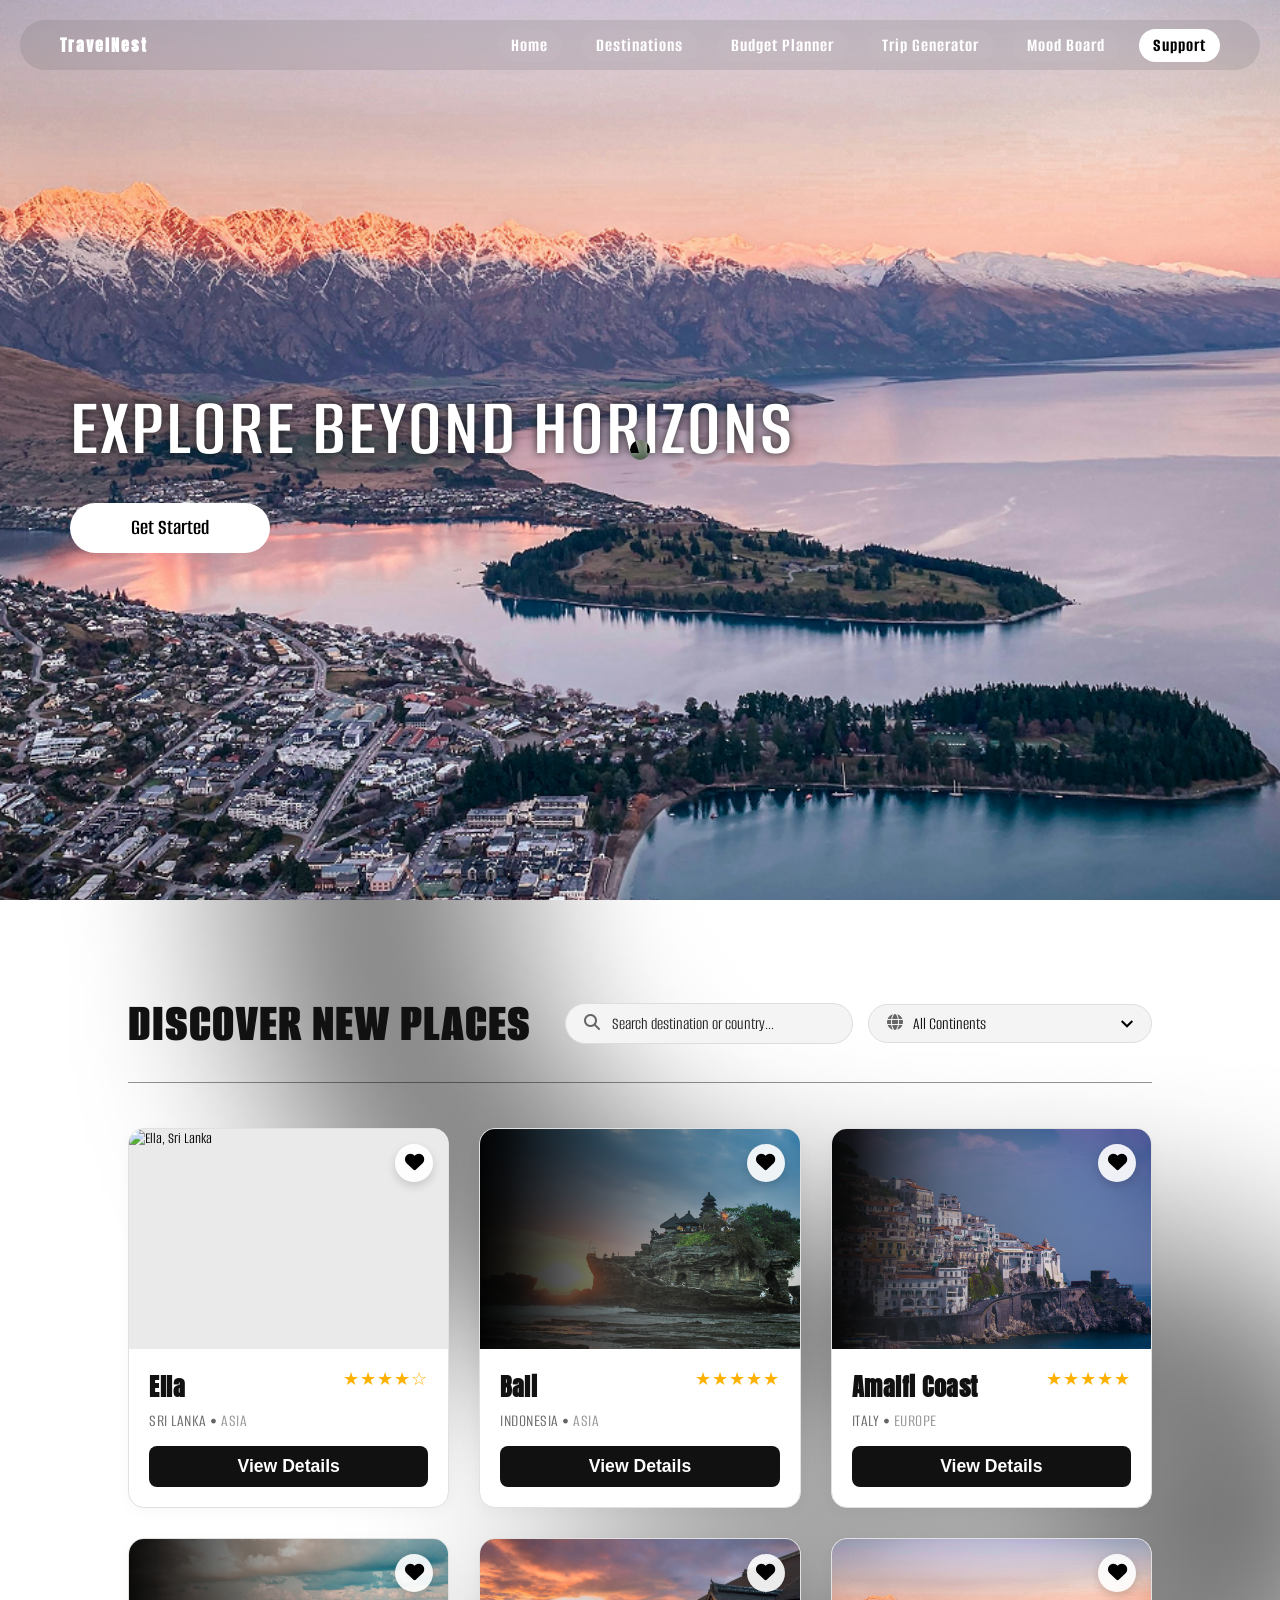
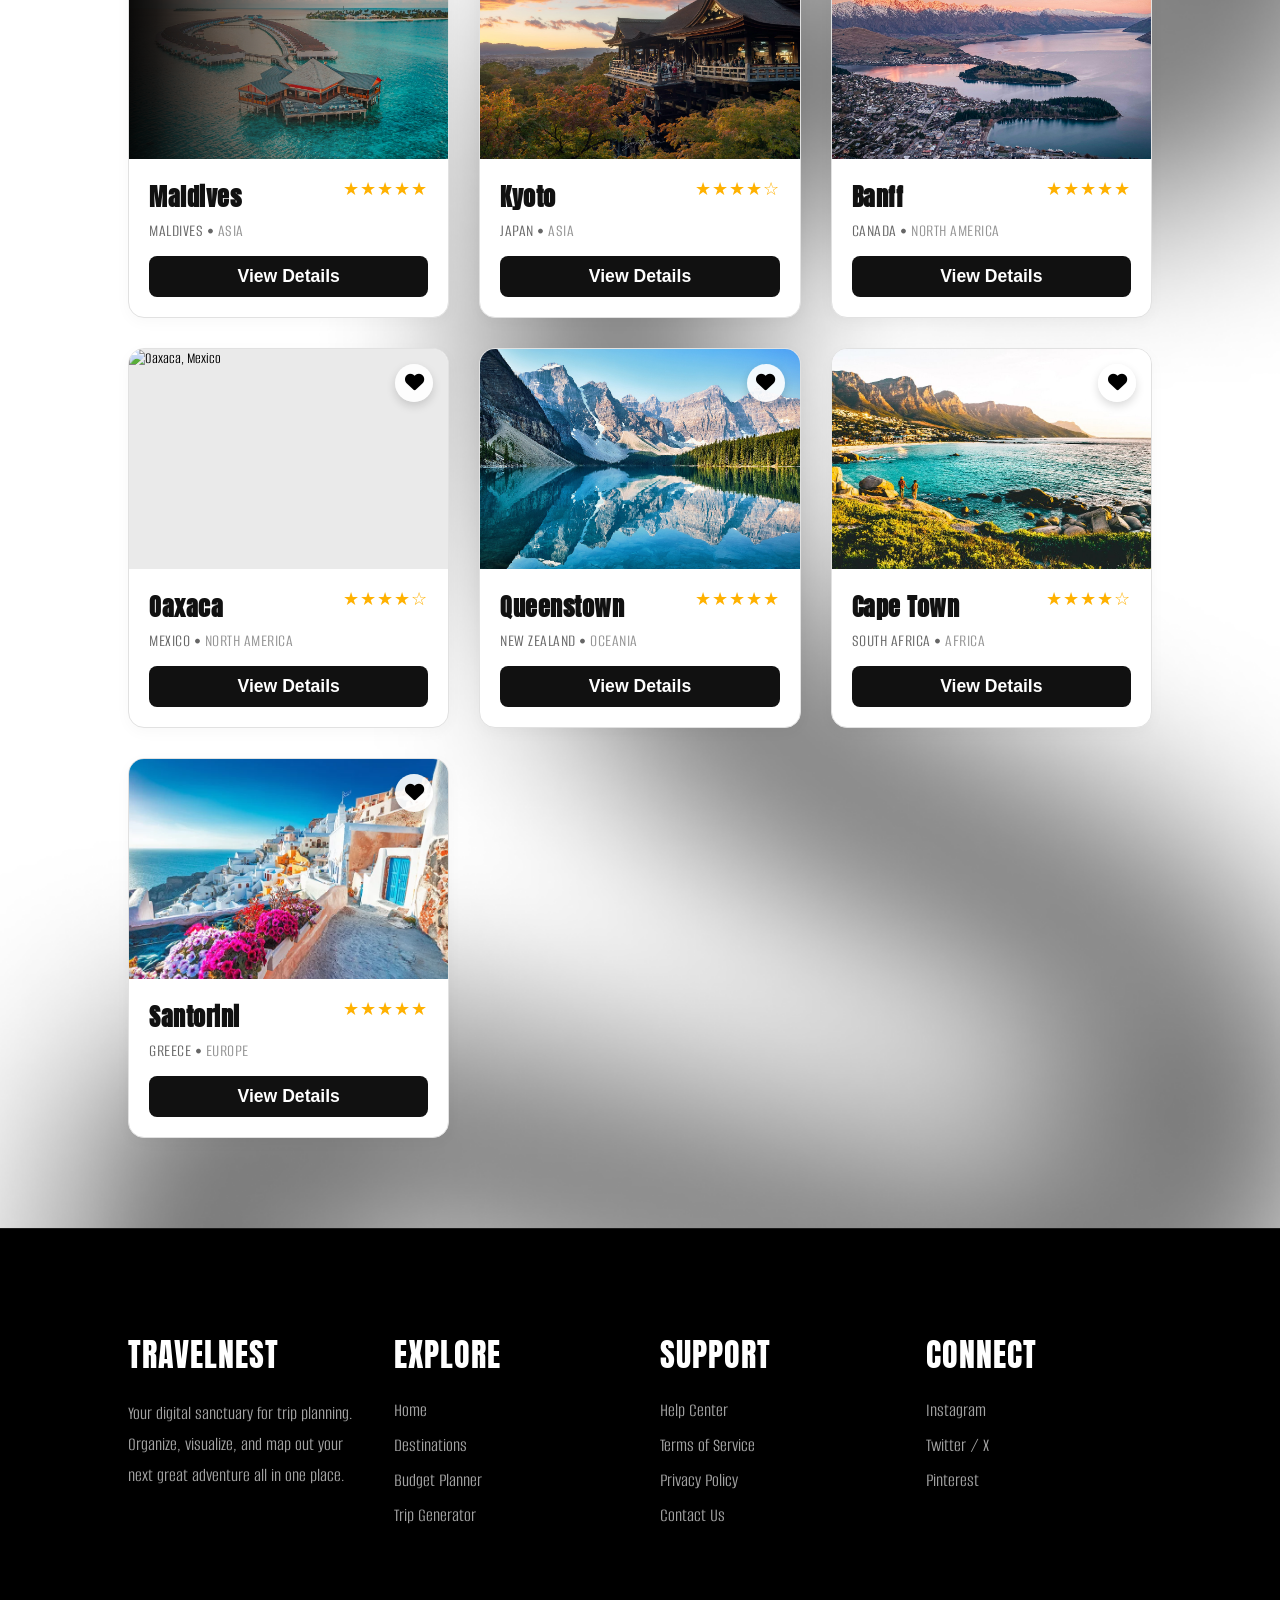
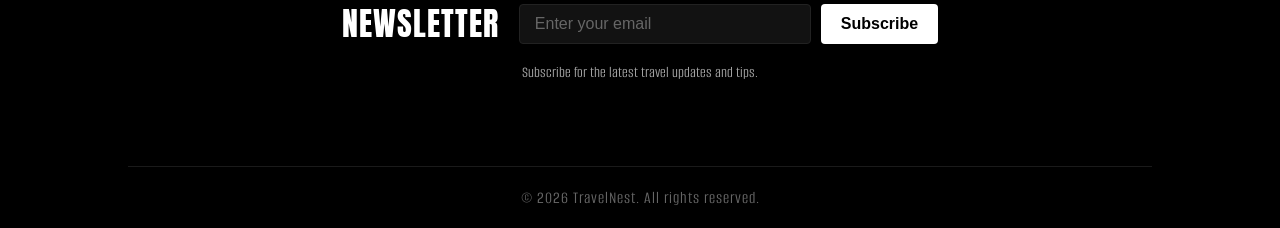
==== pages/explorer.html @ b42769b3 "commit-v2" ====
<!DOCTYPE html>
<html lang="en">

<head>
    <meta charset="UTF-8">
    <meta name="viewport" content="width=device-width, initial-scale=1.0">
    <title>TravelNest | Explore</title>

    <link rel="stylesheet" href="/css/template.css">
    <link rel="stylesheet" href="/css/loading.css">
    <link rel="stylesheet" href="/css/explorer.css">


    <!-- icons  -->
    <link rel="stylesheet" href="https://www.w3schools.com/w3css/5/w3.css">
    <link rel="stylesheet" href="https://cdnjs.cloudflare.com/ajax/libs/font-awesome/4.7.0/css/font-awesome.min.css">
    <link rel="stylesheet" href="https://cdnjs.cloudflare.com/ajax/libs/font-awesome/6.4.0/css/all.min.css"
        integrity="sha512-iecdLmaskl7CVkqkXNQ/ZH/XLlvWZOJyj7Yy7tcenmpD1ypASozpmT/E0iPtmFIB46ZmdtAc9eNBvH0H/ZpiBw=="
        crossorigin="anonymous" referrerpolicy="no-referrer" />

    <!-- fonts  -->
    <link rel="preconnect" href="https://fonts.googleapis.com">
    <link rel="preconnect" href="https://fonts.gstatic.com" crossorigin>
    <link href="https://fonts.googleapis.com/css2?family=Alumni+Sans:wght@300;400;700&family=Anton&display=swap"
        rel="stylesheet">

</head>

<body>

    <div id="custom-cursor"></div>

    <div class="hero-container">
        <div class="nav-bar-container">
            <h1 class="logo-nav">TravelNest</h1>
            <!-- Added mobile menu toggle button (White Circle) -->
            <div class="menu-toggle" id="mobile-menu-toggle">
                <span></span>
                <span></span>
                <span></span>
            </div>

            <nav class="navbar" id="navbar">
                <ul>
                    <li><a href="index.html">Home</a></li>
                    <li><a href="explorer.html">Destinations</a></li>
                    <li> <a href="planner.html">Budget Planner</a></li>
                    <li><a href="generator.html">Trip Generator</a></li>
                    <li><a href="mood.html">Mood Board</a></li>
                    <li class="active-mobile"><a href="support.html">Support</a></li>
                </ul>
            </nav>
        </div>

        <div class="hero-banner">
            <div class="overlay"></div>
            <div class="slide active"><img src="../assets/images/destinations/Canada/banff.png" alt="Hero 1"></div>
            <div class="slide"><img src="../assets/images/destinations/NZ/queenstown.png" alt="Hero 2"></div>
            <div class="slide"><img src="../assets/images/destinations/Japan/kyoto.png" alt="Hero 3"></div>

            <div class="text-container-hero">
                <h2 class="hero-title">EXPLORE BEYOND HORIZONS</h2>

               <a href="#section-2" class="hero-btn">Get Started</a>


            </div>
        </div>
    </div>


    <div class="page-wrapper">

        <section class="explorer-section" id="section-2">
            <div class="explorer-header">
                <h2 class="section-main-title">Discover new places</h2>

                <div class="explorer-filter-dashboard">
                    <div class="filter-input-wrapper search-field-box">
                        <span class="filter-icon"><i class="fa fa-search"></i></span>
                        <input type="text" id="dest-search-input" placeholder="Search destination or country...">
                    </div>
                    <div class="filter-input-wrapper select-field-box">
                        <span class="filter-icon"><i class="fa fa-globe"></i></span>
                        <select id="dest-continent-filter">
                            <option value="all">All Continents</option>
                            <option value="Asia">Asia</option>
                            <option value="Europe">Europe</option>
                            <option value="North America">North America</option>
                            <option value="Oceania">Oceania</option>
                            <option value="Africa">Africa</option>
                        </select>
                    </div>
                </div>
            </div>

            <div class="wishlist-status-bar" id="wishlist-banner" style="display: none;">
                <p><i class="fa fa-heart" style="padding: 15px;"></i> You have <span id="wishlist-count">0</span>
                    destinations saved to your wishlist.</p>
            </div>

            <div class="destinations-grid-matrix" id="destinations-display-grid">
                <div class="explorer-loading-spinner">Loading dynamic destinations layout...</div>
            </div>
        </section>

        <div class="destination-modal-overlay" id="destination-detail-modal" aria-hidden="true">
            <div class="modal-card-window">
                <button class="modal-close-trigger" id="close-modal-btn"
                    aria-label="Close details window">&times;</button>

                <div class="modal-hero-banner" id="modal-hero-bg">
                    <div class="modal-hero-caption">
                        <h1 id="modal-dest-title">Destination Name</h1>
                        <p id="modal-dest-location">Country, Continent</p>
                    </div>
                </div>

                <div class="modal-body-content">
                    <div class="modal-meta-row">
                        <div class="modal-rating-stars" id="modal-dest-stars">★★★★★</div>
                        <button class="modal-wishlist-action-btn" id="modal-wishlist-toggle-btn">
                            <span class="heart-icon">🤍</span> Add to Wishlist
                        </button>
                    </div>

                    <div class="modal-info-segment">
                        <h2>About The Destination</h2>
                        <p id="modal-dest-description">Comprehensive destination overview description paragraph details
                            go here dynamically.</p>
                    </div>

                    <div class="modal-info-segment">
                        <h2>Popular Attractions</h2>
                        <ul class="modal-attractions-list" id="modal-dest-attractions">
                        </ul>
                    </div>

                    <div class="modal-info-segment">
                        <h2>Estimated Travel Costs Comparison</h2>
                        <div class="table-responsive-container">
                            <table class="modal-cost-comparison-table">
                                <thead>
                                    <tr>
                                        <th>Expense Category</th>
                                        <th>Estimated Cost Range</th>
                                    </tr>
                                </thead>
                                <tbody>
                                    <tr>
                                        <td><strong> Accommodation</strong></td>
                                        <td id="cost-cell-accommodation">-</td>
                                    </tr>
                                    <tr>
                                        <td><strong> Food & Dining</strong></td>
                                        <td id="cost-cell-food">-</td>
                                    </tr>
                                    <tr>
                                        <td><strong> Local Transport</strong></td>
                                        <td id="cost-cell-transport">-</td>
                                    </tr>
                                </tbody>
                            </table>
                        </div>
                    </div>
                </div>

                <div class="modal-footer-actions">
                    <button class="modal-primary-action-btn">Book Now</button>
                </div>
            </div>
        </div>

    </div>

    <div class="menu-overlay" id="menu-overlay"></div>

    <footer class="footer">
        <div class="footer-content">
            <div class="footer-col branding">
                <h1>TravelNest</h1>
                <p>Your digital sanctuary for trip planning. Organize, visualize, and map out your next great
                    adventure all in one place.</p>
            </div>

            <div class="footer-col links">
                <h1>Explore</h1>
                <ul>
                    <li>Home</li>
                    <li>Destinations</li>
                    <li>Budget Planner</li>
                    <li>Trip Generator</li>
                </ul>
            </div>

            <div class="footer-col legal">
                <h1>Support</h1>
                <ul>
                    <li>Help Center</li>
                    <li>Terms of Service</li>
                    <li>Privacy Policy</li>
                    <li>Contact Us</li>
                </ul>
            </div>

            <div class="footer-col social">
                <h1>Connect</h1>
                <ul>
                    <li>Instagram</li>
                    <li>Twitter / X</li>
                    <li>Pinterest</li>
                </ul>
            </div>
        </div>

        <div class="footer-newsletter-row">
            <div class="newsletter-inline-container">
                <h1>Newsletter</h1>
                <form id="newsletter-form" class="newsletter-form">
                    <input type="email" id="newsletter-email" placeholder="Enter your email" required>
                    <button type="submit">Subscribe</button>
                </form>
            </div>
            <p class="newsletter-desc">Subscribe for the latest travel updates and tips.</p>
            <p id="newsletter-message" class="newsletter-message"></p>
        </div>

        <div class="footer-bottom">
            &copy; 2026 TravelNest. All rights reserved.
        </div>
    </footer>

    <!-- loading screen  -->
    <div id="loader">
        <div class="panel left"></div>
        <div class="panel right"></div>

        <h1 class="logo">TravelNest</h1>
    </div>



    <script src="/js/loading.js"></script>


    <script src="/js/template.js"></script>

    <!-- animations  -->

    <script src="/js/cursor_animation.js"></script>
    <script src="../js/explorer.js"></script>

</body>

</html>
---- css/template.css ----
:root {
    --title-font: "Anton", sans-serif;
    --main-font: "Alumni Sans", sans-serif;
}

html {
    scroll-behavior: smooth;
}

body {
    width: 100%;
    overflow-x: hidden;
    margin: 0;
    padding: 0;
    cursor: none;
}

/* Base cursor suppression overrides */
a, button, img, select, input {
    cursor: none;
}

/* Prevent layout scrolling when mobile navigation drawers are active */
body.no-scroll {
    overflow: hidden;
}

/* ============================================================================
   CUSTOM MOUSE CURSOR ANIMATIONS
============================================================================ */
#custom-cursor {
    width: 20px;
    height: 20px;
    background-color: white;
    border-radius: 50%;
    position: fixed;
    top: 0;
    left: 0;
    transform: translate(-50%, -50%);
    pointer-events: none;
    z-index: 9999;
    mix-blend-mode: difference;
    transition: width 0.3s ease, height 0.3s ease;
}

#custom-cursor.is-hovering-text {
    width: 150px;
    height: 150px;
}

#custom-cursor.is-hovering-image {
    width: 20px;
    height: 20px;
    mix-blend-mode: normal;
    background-color: rgba(255, 255, 255, 0.8);
}

/* ============================================================================
   HERO CORE CONTAINER & GRAPHICS (PRESERVED)
============================================================================ */
.hero-container {
    position: fixed;
    top: 0;
    left: 50%;
    transform: translateX(-50%);
    overflow: hidden;
    z-index: 100;
    width: 100vw;
    height: 100vh;
    border-radius: 0px;
    background-color: rgb(0, 0, 0);
    transition: background-color 0.1s ease;
}

.hero-banner {
    position: absolute;
    top: 0;
    left: 0;
    width: 100%;
    height: 100%;
    background-size: cover;
    background-position: center;
    display: flex;
    align-items: flex-start;
    justify-content: center;
    flex-direction: column;
    z-index: 1;
    font-family: var(--main-font);
}

.hero-banner .overlay {
    position: absolute;
    inset: 0;
    background: black;
    opacity: 0;
    z-index: 2;
    transition: opacity 1.2s ease;
}

.slide {
    position: absolute;
    inset: 0;
    opacity: 0;
    transform: scale(1.1);
    filter: blur(6px) brightness(0.7);
    transition: opacity 1.2s ease, transform 6s ease, filter 1.2s ease;
}

.slide img {
    width: 100%;
    height: 100%;
    object-fit: cover;
}

.slide.active {
    opacity: 1;
    transform: scale(1.2);
    filter: blur(0px) brightness(1);
}

/* ============================================================================
   HERO NAVIGATION BAR MATRICES (DESKTOP FLOATING PILL PRESERVED)
============================================================================ */
.nav-bar-container {
    position: absolute;
    top: 20px;
    left: 20px;
    right: 20px;
    height: 50px;
    border-radius: 600px;
    display: flex;
    align-items: center;
    justify-content: space-between;
    padding: 0 40px;
    box-sizing: border-box;
    z-index: 100;
    font-family: var(--main-font);
    font-style: normal;
    letter-spacing: 1px;
    color: white;
    background: rgba(87, 87, 87, 0.15);
    backdrop-filter: blur(10px);
}

.logo-nav {
    font-size: 1rem;
    margin: 0;
    font-family: var(--title-font);
    letter-spacing: 2px;
}

.navbar ul {
    display: flex;
    list-style: none;
    gap: 20px;
    margin: 0;
    padding: 0;
}

.navbar ul li {
    cursor: pointer;
    font-weight: bold;
    font-size: 1.2rem;
    background-color: rgba(255, 255, 255, 0.041);
    padding: 5px 14px;
    border-radius: 999px;
    transition: all 0.4s ease-in-out;
}

.navbar ul li.active {
    background-color: rgba(255, 255, 255, 0.25);
}

.navbar ul li:last-child {
    background-color: white;
    color: black;
}

.navbar ul li:hover {
    transform: scale(1.05);
    background-color: rgb(255, 255, 255);
    color: black;
}

.navbar ul li:last-child:hover {
    background-color: black;
    color: white;
    transform: scale(1.05);
}

.navbar ul li a {
    text-decoration: none;
    color: inherit; /* This ensures they keep the color you've already defined */
    transition: color 0.3s ease; /* Keeps your hover effects smooth */
}


/* ============================================================================
   HERO TITLE CONSOLE LAYOUT
============================================================================ */
.text-container-hero {
    width: 70%;
    height: 100%;
    display: flex;
    align-items: flex-start;
    justify-content: center;
    flex-direction: column;
    margin-left: 70px;
    padding-top: 30px;
    gap: 25px;
    position: relative;
    z-index: 99;
}

.hero-title {
    font-family: var(--main-font);
    font-weight: 600;
    font-size: 5.2rem;
    color: white;
    letter-spacing: 2px;
    text-shadow: #1E1E1E 0px 0px 10px;
    margin: 0;
}

/* ============================================================================
   FLUID WRAPPER & REVEAL STRUCTURAL DESIGNS
============================================================================ */
.page-wrapper {
    position: relative;
    z-index: 5;
    margin-top: 100vh;
    background-color: #ffffff;
    padding: 90px 10%;
    box-sizing: border-box;
    transition: background-color 1.4s ease-in-out;
}

.section-main-title {
    font-family: var(--title-font);
    font-size: 3.5rem;
    text-transform: uppercase;
    letter-spacing: 1px;
    margin-top: 0;
    margin-bottom: 40px;
    color: #111111;
}

/* ============================================================================
   FOOTER DESIGN BLOCKS (PRESERVED)
============================================================================ */
.footer {
    background-color: #000000;
    color: white;
    padding: 80px 10% 20px 10%;
    font-family: var(--main-font);
    display: flex;
    flex-direction: column;
    border-top: 1px solid #1a1a1a;
    position: relative;
    z-index: 10;

}

.footer-content {
    display: flex;
    justify-content: space-between;
    flex-wrap: wrap;
    gap: 40px;
    margin-bottom: 60px;
}

.footer-col {
    flex: 1;
    min-width: 200px;
}

.footer-col h1 {
    font-family: var(--title-font);
    font-size: 2rem;
    font-weight: 500;
    margin-bottom: 20px;
    letter-spacing: 1px;
    text-transform: uppercase;
}

.footer-col p {
    font-size: 1.2rem;
    color: #a3a3a3;
    line-height: 1.6;
    max-width: 300px;
}

.footer-col ul {
    list-style: none;
    padding: 0;
    margin: 0;
}

.footer-col ul li {
    font-size: 1.2rem;
    color: #a3a3a3;
    margin-bottom: 12px;
    cursor: pointer;
    transition: color 0.3s ease, transform 0.3s ease;
}

.footer-col ul li:hover {
    color: white;
    transform: translateX(5px);
}

.footer-bottom {
    text-align: center;
    padding-top: 20px;
    border-top: 1px solid #1a1a1a;
    font-size: 1.1rem;
    color: #666;
    letter-spacing: 1px;
}

.footer-newsletter-row {
    display: flex;
    flex-direction: column;
    align-items: center;
    margin-bottom: 40px;
}

.newsletter-inline-container {
    display: flex;
    flex-direction: row;
    align-items: center;
    justify-content: center;
    gap: 20px;
    margin-bottom: 10px;
    flex-wrap: wrap;
}

.newsletter-inline-container h1 {
    font-family: var(--title-font), sans-serif;
    font-size: 2rem;
    font-weight: 500;
    margin: 0;
    letter-spacing: 1px;
    text-transform: uppercase;
}

.newsletter-form {
    display: flex;
    flex-direction: row;
    gap: 10px;
}

.newsletter-form input {
    padding: 10px 15px;
    width: 260px;
    background-color: #121212;
    border: 1px solid #222;
    color: white;
    font-size: 1rem;
    border-radius: 4px;
    outline: none;
    transition: border-color 0.3s ease;
}

.newsletter-form input::placeholder {
    color: #666;
}

.newsletter-form input:focus {
    border-color: #a3a3a3;
}

.newsletter-form button {
    padding: 10px 20px;
    background-color: white;
    color: black;
    border: none;
    font-size: 1rem;
    font-weight: 700;
    border-radius: 4px;
    transition: background-color 0.3s ease, transform 0.3s ease;
}

.newsletter-form button:hover {
    background-color: #e6e6e6;
    transform: translateY(-2px);
}

.newsletter-desc {
    color: #a3a3a3;
    font-size: 1rem;
    text-align: center;
    margin: 5px 0 0 0;
}

.newsletter-message {
    margin-top: 8px;
    font-size: 0.95rem;
    min-height: 20px;
    text-align: center;
}

.msg-success {
    color: #4ade80 !important;
}

.msg-info {
    color: #60a5fa !important;
}


.hero-btn {
    width: 200px;
    height: 50px;
    border: none;
    margin: 0;
    border-radius: 600px;
    font-family: var(--main-font);
    font-size: 1.4rem;
    font-weight: 600;
    background-color: white;
    color: black;
    cursor: pointer;
    transition: 400ms ease-in-out;
    text-decoration: none;
    display: flex;
    align-items: center;
    justify-content: center;
}

.hero-btn:hover {
    transform: scale(1.07);
    box-shadow: 0px 0px 100px 10px rgba(0, 0, 0, 0.466);
}

/* ============================================================================
   VIEWPORT BREAKPOINT MONITOR LOGIC (MAX 1024px)
============================================================================ */
@media (max-width: 1024px) {
    #custom-cursor {
        display: none;
    }

    body, a, button, img, select, input {
        cursor: auto !important;
    }

    .hero-container {
        position: relative !important;
        width: 100vw !important;
        transform: none !important;
        left: 0 !important;
        background-color: transparent !important;
    }

    .nav-bar-container {
        position: fixed !important;
        top: 20px !important;
        left: 20px !important;
        right: 20px !important;
        height: 54px !important;
        background: rgba(0, 0, 0, 0.4) !important;
        backdrop-filter: blur(0px) !important;
        -webkit-backdrop-filter: blur(0px) !important;
        border-radius: 600px !important;
        display: flex !important;
        align-items: center !important;
        justify-content: space-between !important;
        padding: 0 24px !important;
        box-sizing: border-box !important;
        z-index: 110;
        transition: all 0.4s cubic-bezier(0.4, 0, 0.2, 1) !important;
    }

    .nav-bar-container.scrolled {
        background: rgba(20, 20, 20, 0.92) !important;
        backdrop-filter: blur(15px) !important;
        -webkit-backdrop-filter: blur(15px) !important;
        box-shadow: 0 10px 30px rgba(0, 0, 0, 0.4) !important;
    }

    .menu-toggle {
        display: flex;
        flex-direction: column;
        justify-content: center;
        align-items: center;
        gap: 6px;
        width: 45px;
        height: 45px;
        background: transparent;
        border: none;
        z-index: 111;
    }

    .menu-toggle span {
        display: block;
        width: 32px;
        height: 3px;
        background-color: white;
        border-radius: 3px;
        box-shadow: 0 1px 3px rgba(0, 0, 0, 0.3);
        transition: all 0.3s ease-in-out;
        transform-origin: center;
    }

    .menu-toggle.open span:nth-child(1) {
        transform: translateY(9px) rotate(45deg);
    }

    .menu-toggle.open span:nth-child(2) {
        opacity: 0;
        transform: scale(0);
    }

    .menu-toggle.open span:nth-child(3) {
        transform: translateY(-9px) rotate(-45deg);
    }

    .navbar {
        position: fixed;
        top: 0;
        right: -100%;
        width: 75%;
        height: 100vh;
        background-color: rgba(15, 15, 15, 0.96);
        backdrop-filter: blur(10px);
        -webkit-backdrop-filter: blur(10px);
        display: flex;
        align-items: center;
        justify-content: center;
        transition: right 0.4s cubic-bezier(0.4, 0, 0.2, 1);
        z-index: 105;
        border-left: 1px solid rgba(255, 255, 255, 0.1);
        box-shadow: -10px 0 20px rgba(0, 0, 0, 0.5);
    }

    .navbar.open {
        right: 0 !important;
        margin-right: 0 !important;
    }

    .navbar ul {
        flex-direction: column;
        width: 85%;
        gap: 15px;
        padding: 0;
    }

    .navbar ul li {
        width: 100%;
        text-align: center;
        padding: 18px 0;
        background-color: rgba(255, 255, 255, 0.08);
        color: white;
        font-size: 1.4rem;
        font-weight: 300;
        border-radius: 600px;
        box-sizing: border-box;
    }

    .navbar ul li.active-mobile,
    .navbar ul li:active {
        background-color: #f1f1f1;
        color: #1a1a1a;
    }

    .menu-overlay {
        position: fixed;
        top: 0;
        left: 0;
        width: 100vw;
        height: 100vh;
        background-color: rgba(0, 0, 0, 0.4);
        backdrop-filter: blur(12px);
        -webkit-backdrop-filter: blur(12px);
        z-index: 100;
        opacity: 0;
        pointer-events: none;
        transition: opacity 0.4s ease;
    }

    .menu-overlay.open {
        opacity: 1;
        pointer-events: auto;
        z-index: 99;
    }

    .text-container-hero {
        width: 90%;
        margin: 0 auto;
        align-items: center;
        text-align: center;
        padding: 0 20px;
        box-sizing: border-box;
        position: absolute;
        top: 55%;
        left: 50%;
        transform: translate(-50%, -50%);
    }
    
    .page-wrapper {
        margin-top: 0;
        padding: 60px 5%;
    }
}

/* Hide navigation click triggers under native layout conditions */
@media (min-width: 1025px) {
    .menu-toggle {
        display: none;
    }
}

/* ============================================================================
   TABLET RESPONSIVE SHIFTS
============================================================================ */
@media (min-width: 769px) and (max-width: 1024px) {
    .hero-container {
        height: 540px !important;
        border-radius: 0 0 50px 50px !important;
    }

    .hero-banner {
        border-radius: 0 0 50px 50px;
    }

    .nav-bar-container {
        top: 30px !important;
        left: 40px !important;
        right: 40px !important;
    }

    .hero-title {
        font-size: 4rem;
        line-height: 1.15;
    }
}

/* ============================================================================
   SMARTPHONE RESPONSIVE CONFIGURATIONS
============================================================================ */
@media (max-width: 768px) {
    .hero-container {
        height: 520px !important;
        border-radius: 0 0 40px 40px !important;
    }

    .hero-banner {
        border-radius: 0 0 40px 40px;
    }

    .nav-bar-container {
        top: 20px !important;
        left: 20px !important;
    }

    .text-container-hero {
        top: 55%;
        width: 100%;
        padding: 0 15px;
    }

    .hero-title {
        font-size: 2.8rem;
        line-height: 1.1;
    }
}
---- css/loading.css ----
:root {
    --title-font: "Anton", sans-serif;
    --main-font: "Alumni Sans", sans-serif;
}

body, html {
  margin: 0;
  padding: 0;
  /* overflow: hidden; */
  background: #000;
  font-family: var(--font-travel);
  font-optical-sizing: auto;
  font-weight: var(--fw-reg);
  font-style: normal;

}



#loader {
  position: fixed;
  top: 0;
  left: 0;
  width: 100%;
  height: 100vh;
  display: flex;
  justify-content: center;
  align-items: center;
  z-index: 9999;
}

/*white panel thing*/
.panel {
  position: absolute;
  top: 0;
  width: 50%;
  height: 100%;
  background-color: #fff;
  transition: transform 1s cubic-bezier(0.77, 0, 0.175, 1);
}

.left { left: 0; }
.right { right: 0; }

.logo {
  color: black;
  z-index: 10;
  font-family: var(--main-font);
  opacity:0;
  transition: opacity 0.5s ease-in-out;
  animation: loading-l 0.5 ease-in-out;
}

@keyframes loading-l{
  0%{
    opacity: 0;
  }

  50%{
    opacity: 1;
  }

  100%{
    opacity: 0;
  }
}

/* Classes to trigger via JS */
.loaded .left { transform: translateX(-100%); }
.loaded .right { transform: translateX(100%); }
.loaded .logo { opacity: 0; pointer-events: none; }
---- css/explorer.css ----
:root {
    --title-font: "Anton", sans-serif;
    --main-font: "Alumni Sans", sans-serif;
    --submit-color : #004e0d;
}


body {
    background-image: url(/assets/images/bg.png);
    background-size: cover;
    background-position: center;
    background-repeat: no-repeat;
}

.page-wrapper{
    background-color: transparent;
}

/* ============================================================================
   DESTINATION EXPLORER COMPONENT MODULE
============================================================================ */
.explorer-section {
    width: 100%;
    margin: 0 auto;
    font-family: var(--main-font), sans-serif;
    background-color: transparent;

}

.explorer-header {
    display: flex;
    justify-content: space-between;
    align-items: center;
    flex-wrap: wrap;
    gap: 30px;
    margin-bottom: 45px;
    border-bottom: 1px solid rgba(0, 0, 0, 0.425);
    padding-bottom: 25px;
}

.explorer-header .section-main-title {
    margin: 0;
    font-family: var(--main-font);
    font-weight: 1000;

}

/* Filter Dashboard Layout */
.explorer-filter-dashboard {
    display: flex;
    gap: 15px;
    align-items: center;
}

#dest-search-input::placeholder{
    color: rgba(0, 0, 0, 0.863);
}

.filter-input-wrapper {
    display: flex;
    align-items: center;
    background: #f4f4f4;
    border: 1px solid #dddddd;
    border-radius: 30px;
    padding: 8px 18px;
    gap: 10px;
    transition: all 0.3s ease;
}

.filter-input-wrapper:focus-within {
    background: #ffffff;
    border-color: #000000;
    box-shadow: 0 4px 12px rgba(0, 0, 0, 0.05);
}

.filter-input-wrapper input,
.filter-input-wrapper select {
    border: none;
    background: transparent;
    outline: none;
    font-family: var(--main-font);
    font-size: 1.1rem;
    color: #111111;
    width: 220px;
}

.filter-input-wrapper select {
    cursor: pointer;
    appearance: none;
    padding-right: 20px;
    background-image: url("data:image/svg+xml,%3Csvg xmlns='http://www.w3.org/2000/svg' width='12' height='12' viewBox='0 0 24 24'%3E%3Cpath d='M0 7.33l2.829-2.83 9.171 9.171 9.171-9.171 2.829 2.83-12 12z'/%3E%3C/svg%3E");
    background-repeat: no-repeat;
    background-position: right center;
}

.filter-icon {
    font-size: 1rem;
    color: #666666;
}

/* Wishlist Banner Alert */
.wishlist-status-bar {
    background-color: #0eff0631;
    border: 2px solid #059400c0;
    border-radius: 50px;
    padding: 5px 20px;
    margin-bottom: 30px;
    animation: fadeIn 0.4s ease;
}

.wishlist-status-bar p {
    margin: 0;
    font-size: 1.1rem;
    font-family: var(--main-font);
    color: #004e0d;
    font-weight: bold;
}

/* Grid Matrix Viewports */
.destinations-grid-matrix {
    display: grid;
    grid-template-columns: repeat(3, 1fr);
    gap: 30px;
    min-height: 250px;
}

.explorer-loading-spinner,
.explorer-empty-state {
    grid-column: 1 / -1;
    text-align: center;
    padding: 60px 0;
    font-size: 1.4rem;
    color: #777777;
}

/* Destination Cards Styles */
.destination-display-card {
    background: #ffffff;
    border-radius: 16px;
    border: 1px solid #e1e1e1;
    overflow: hidden;
    box-shadow: 0 4px 15px rgba(0, 0, 0, 0.03);
    transition: all 0.4s cubic-bezier(0.16, 1, 0.3, 1);
    position: relative;
    display: flex;
    flex-direction: column;
}

.destination-display-card:hover {
    transform: translateY(-8px);
    box-shadow: 0 12px 30px rgba(0, 0, 0, 0.12);
}

.card-media-wrapper {
    position: relative;
    width: 100%;
    height: 220px;
    overflow: hidden;
    background-color: #eaeaea;
}

.card-media-wrapper img {
    width: 100%;
    height: 100%;
    object-fit: cover;
    transition: transform 0.6s cubic-bezier(0.16, 1, 0.3, 1);
}

.destination-display-card:hover .card-media-wrapper img {
    transform: scale(1.08);
}

/* Interactive Card Buttons */
.card-wishlist-toggle {
    position: absolute;
    top: 15px;
    right: 15px;
    width: 38px;
    height: 38px;
    border-radius: 50%;
    background: rgba(255, 255, 255, 0.9);
    border: none;
    display: flex;
    align-items: center;
    justify-content: center;
    font-size: 1.2rem;
    cursor: pointer;
    box-shadow: 0 4px 10px rgba(0, 0, 0, 0.15);
    z-index: 2;
    transition: all 0.2s ease;
}

.card-wishlist-toggle:hover {
    transform: scale(1.1);
    background: #ffffff;
}

.card-wishlist-toggle.is-active {
    color: #ff4b6b;
}

.card-details-panel {
    padding: 20px;
    display: flex;
    flex-direction: column;
    flex-grow: 1;
}

.card-title-row {
    display: flex;
    justify-content: space-between;
    align-items: flex-start;
    gap: 10px;
    margin-bottom: 5px;
}

.card-title-row h3 {
    margin: 0;
    font-size: 1.5rem;
    font-family: var(--title-font);
    letter-spacing: 0.5px;
    color: #111111;
}

.card-rating-stars {
    color: #ffb100;
    font-size: 1.1rem;
    letter-spacing: 1px;
    white-space: nowrap;
}

.card-location-text {
    margin: 0 0 15px 0;
    font-size: 1.1rem;
    color: #666666;
    text-transform: uppercase;
    letter-spacing: 0.5px;
}

.card-trigger-overlay-btn {
    margin-top: auto;
    width: 100%;
    padding: 10px 0;
    background: #111111;
    color: #ffffff;
    border: none;
    border-radius: 8px;
    font-size: 1.1rem;
    font-weight: bold;
    cursor: pointer;
    transition: background 0.3s ease;
}

.card-trigger-overlay-btn:hover {
    background: #333333;
}

/* ============================================================================
   HIGH-FIDELITY OVERLAY DETAILED MODAL
============================================================================ */
.destination-modal-overlay {
    position: fixed;
    top: 0;
    left: 0;
    width: 100vw;
    height: 100vh;
    background-color: rgba(0, 0, 0, 0.6);
    backdrop-filter: blur(8px);
    -webkit-backdrop-filter: blur(8px);
    z-index: 1000;
    display: flex;
    align-items: center;
    justify-content: center;
    opacity: 0;
    pointer-events: none;
    transition: opacity 0.4s ease;
    padding: 20px;
    box-sizing: border-box;

}

.destination-modal-overlay.is-visible {
    opacity: 1;
    pointer-events: auto;
    z-index: 1000;
}

.modal-card-window {
    background: #ffffff;
    width: 100%;
    max-width: 680px;
    max-height: 80vh;
    margin-top: 40px;
    border-radius: 24px;
    overflow-y: auto;
    position: relative;
    box-shadow: 0 20px 50px rgba(0, 0, 0, 0.3);
    animation: modalSlideUp 0.4s cubic-bezier(0.16, 1, 0.3, 1);
    display: flex;
    flex-direction: column;
}

@keyframes modalSlideUp {
    from {
        transform: translateY(40px);
        opacity: 0;
    }

    to {
        transform: translateY(0);
        opacity: 1;
    }
}

.modal-close-trigger {
    position: absolute;
    top: 15px;
    right: 15px;
    width: 36px;
    height: 36px;
    border-radius: 50%;
    background: rgba(0, 0, 0, 0.5);
    color: #ffffff;
    border: none;
    font-size: 1.6rem;
    line-height: 1;
    cursor: pointer;
    z-index: 10;
    display: flex;
    align-items: center;
    justify-content: center;
    transition: background 0.2s ease;
}

.modal-close-trigger:hover {
    background: rgba(0, 0, 0, 0.8);
}

.modal-hero-banner {
    width: 100%;
    height: 250px;
    background-size: cover;
    background-position: center;
    position: relative;
    display: flex;
    align-items: flex-end;
}

.modal-hero-banner::before {
    content: '';
    position: absolute;
    inset: 0;
    background: linear-gradient(transparent, rgba(0, 0, 0, 0.8));
}

.modal-hero-caption {
    position: relative;
    z-index: 2;
    padding: 25px 30px;
    color: #ffffff;
}

.modal-hero-caption h1 {
    margin: 0 0 5px 0;
    font-size: 2.5rem;
    font-family: var(--title-font);
    letter-spacing: 1px;
}

.modal-hero-caption p {
    margin: 0;
    font-size: 1.2rem;
    opacity: 0.9;
}

.modal-body-content {
    padding: 30px;
    font-family: var(--main-font)   ;
    overflow-y: auto;
}

.modal-meta-row {
    display: flex;
    justify-content: space-between;
    align-items: center;
    margin-bottom: 25px;
    background: #f9f9f9;
    padding: 12px 20px;
    border-radius: 12px;
}

.modal-wishlist-action-btn {
    background: transparent;
    border: 1px solid #dcdcdc;
    padding: 8px 16px;
    border-radius: 20px;
    font-family: var(--main-font);
    font-size: 1.1rem;
    font-weight: bold;
    cursor: pointer;
    display: flex;
    align-items: center;
    gap: 8px;
    transition: all 0.2s ease;
}

.modal-wishlist-action-btn:hover {
    background: #f4f4f4;
    border-color: #111111;
}

.modal-wishlist-action-btn.is-active {
    background: #fff0f2;
    border-color: #ff4b6b;
    color: #ff4b6b;
}

.modal-info-segment {
    margin-bottom: 25px;
}

.modal-info-segment h2 {
    margin: 0 0 10px 0;
    font-family: var(--title-font);
    font-size: 1.4rem;
    text-transform: uppercase;
    color: #111111;
    letter-spacing: 0.5px;
}

.modal-info-segment p {
    margin: 0;
    font-size: 1.2rem;
    color: #444444;
    line-height: 1.6;
}

.modal-attractions-list {
    margin: 0;
    padding-left: 20px;
}

.modal-attractions-list li {
    font-size: 1.2rem;
    color: #444444;
    margin-bottom: 6px;
    line-height: 1.4;
}

/* Cost Table Infrastructure */
.table-responsive-container {
    width: 100%;
    overflow-x: auto;
    border: 1px solid #e1e1e1;
    border-radius: 12px;
}

.modal-cost-comparison-table {
    width: 100%;
    border-collapse: collapse;
    text-align: left;
    font-size: 1.1rem;
}

.modal-cost-comparison-table th,
.modal-cost-comparison-table td {
    padding: 12px 18px;
    border-bottom: 1px solid #e1e1e1;
}

.modal-cost-comparison-table th {
    background: #f5f5f5;
    font-weight: bold;
    color: #111111;
}

.modal-cost-comparison-table tr:last-child td {
    border-bottom: none;
}

.modal-footer-actions {
    padding: 20px 30px;
    border-top: 1px solid #e5e5e5;
    display: flex;
    justify-content: flex-end;
    background: #fafafa;
}

.modal-primary-action-btn {
    padding: 12px 35px;
    background: #111111;
    color: #ffffff;
    border: none;
    border-radius: 30px;
    font-size: 1.2rem;
    font-weight: bold;
    cursor: pointer;
    transition: background 0.3s ease, transform 0.2s ease;
}

.modal-primary-action-btn:hover {
    background: #333333;
    transform: translateY(-2px);
}

#fafa-heart-submitted{
    color: red;
}

#fafa-heart-not-submitted{
    color:black;
}

/* ============================================================================
   RESPONSIVE LAYOUT RESPONSES (MEDIA QUERY BOUNDS)
============================================================================ */
@media (max-width: 1024px) {
    .destinations-grid-matrix {
        grid-template-columns: repeat(2, 1fr);
        gap: 24px;
    }

    .explorer-header .section-main-title {
        margin: 0;
        font-family: var(--main-font);
        font-size: 2.5rem;

    }


}

@media (max-width: 768px) {
    .explorer-header {
        flex-direction: column;
        align-items: flex-start;
        gap: 20px;
    }

    .explorer-filter-dashboard {
        width: 100%;
        flex-direction: column;
        gap: 12px;
    }

    .filter-input-wrapper {
        width: 100%;
        box-sizing: border-box;
    }

    .filter-input-wrapper input,
    .filter-input-wrapper select {
        width: 100%;
    }

    .destinations-grid-matrix {
        grid-template-columns: 1fr;
        gap: 20px;
    }

    .modal-card-window {
        max-height: 92vh;
    }

    .modal-body-content {
        padding: 20px;
    }

    .modal-meta-row {
        flex-direction: column;
        align-items: flex-start;
        gap: 12px;
    }

    .modal-card-window {
    background: #ffffff;
    width: 100%;
    max-width: 680px;
    max-height: 80vh;
    border-radius: 24px;
    overflow-y: auto;
    position: relative;
    box-shadow: 0 20px 50px rgba(0, 0, 0, 0.3);
    animation: modalSlideUp 0.4s cubic-bezier(0.16, 1, 0.3, 1);
    display: flex;
    flex-direction: column;
}

}
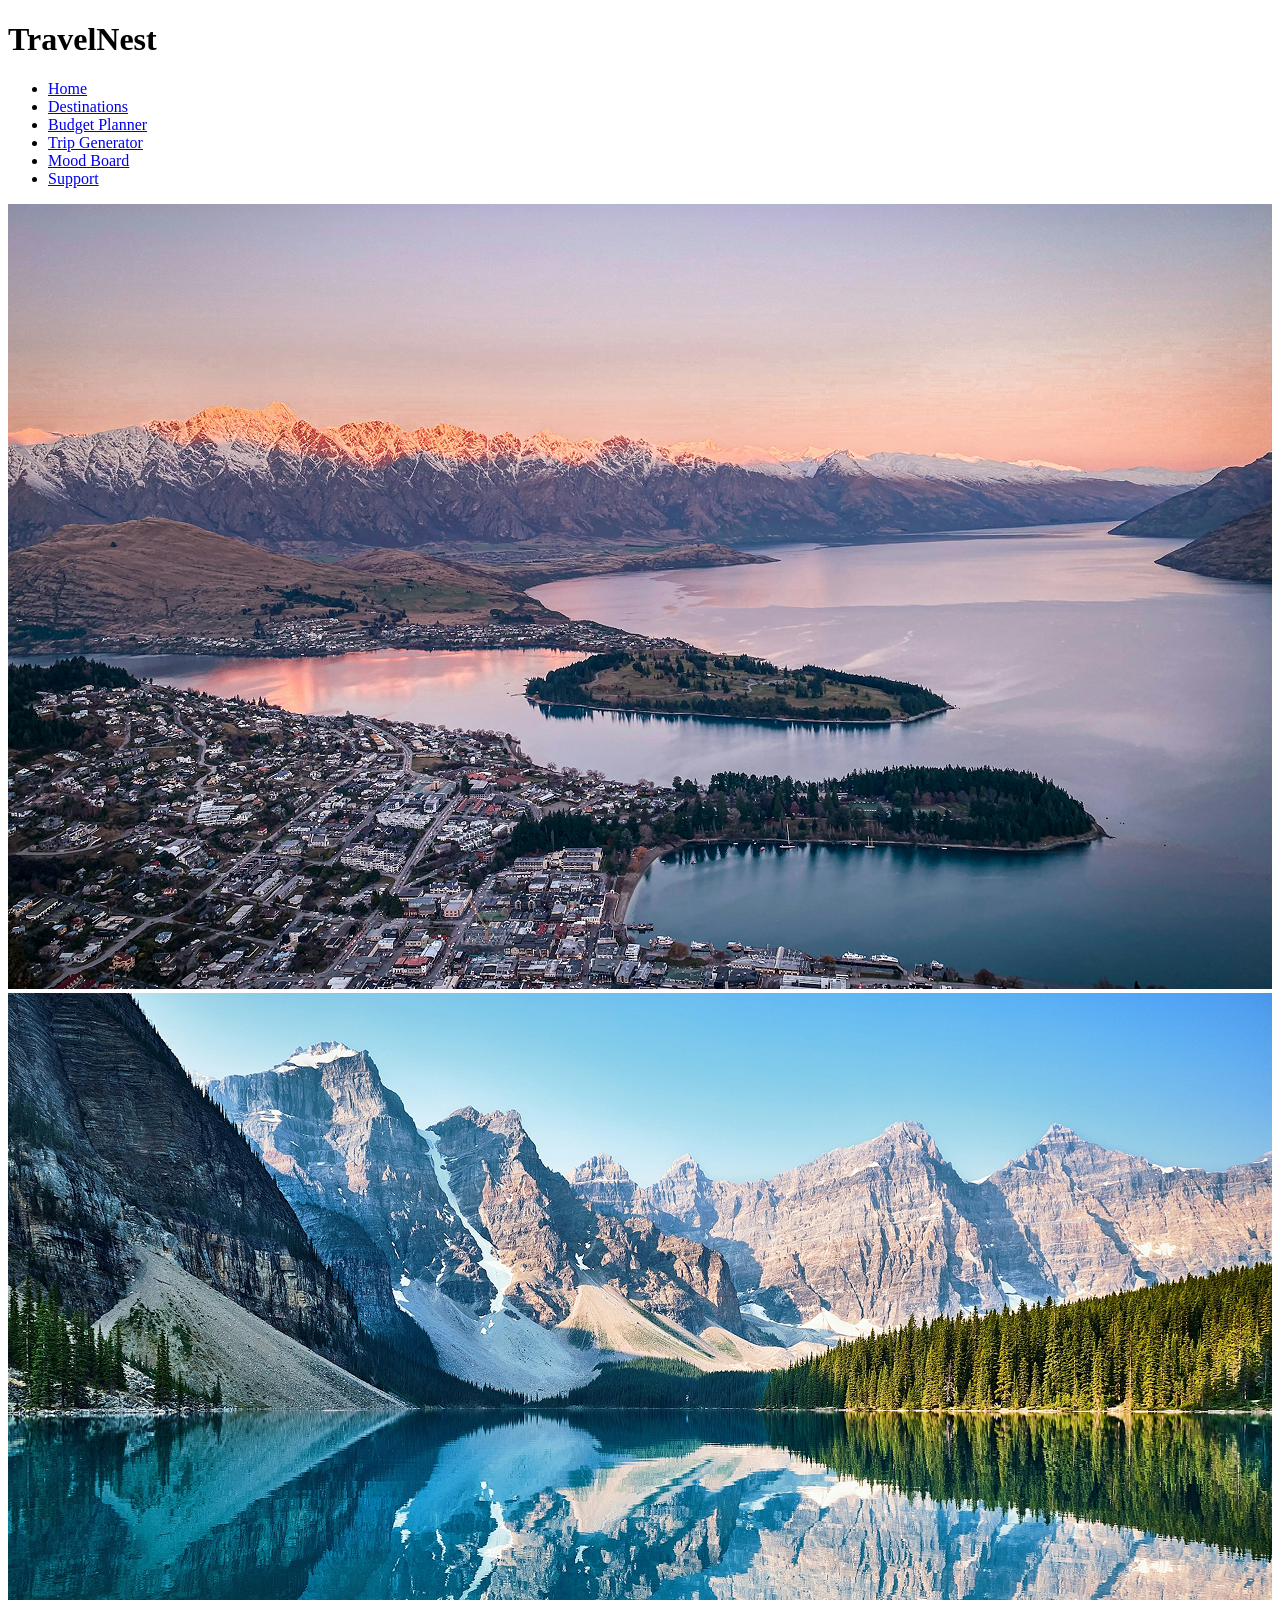
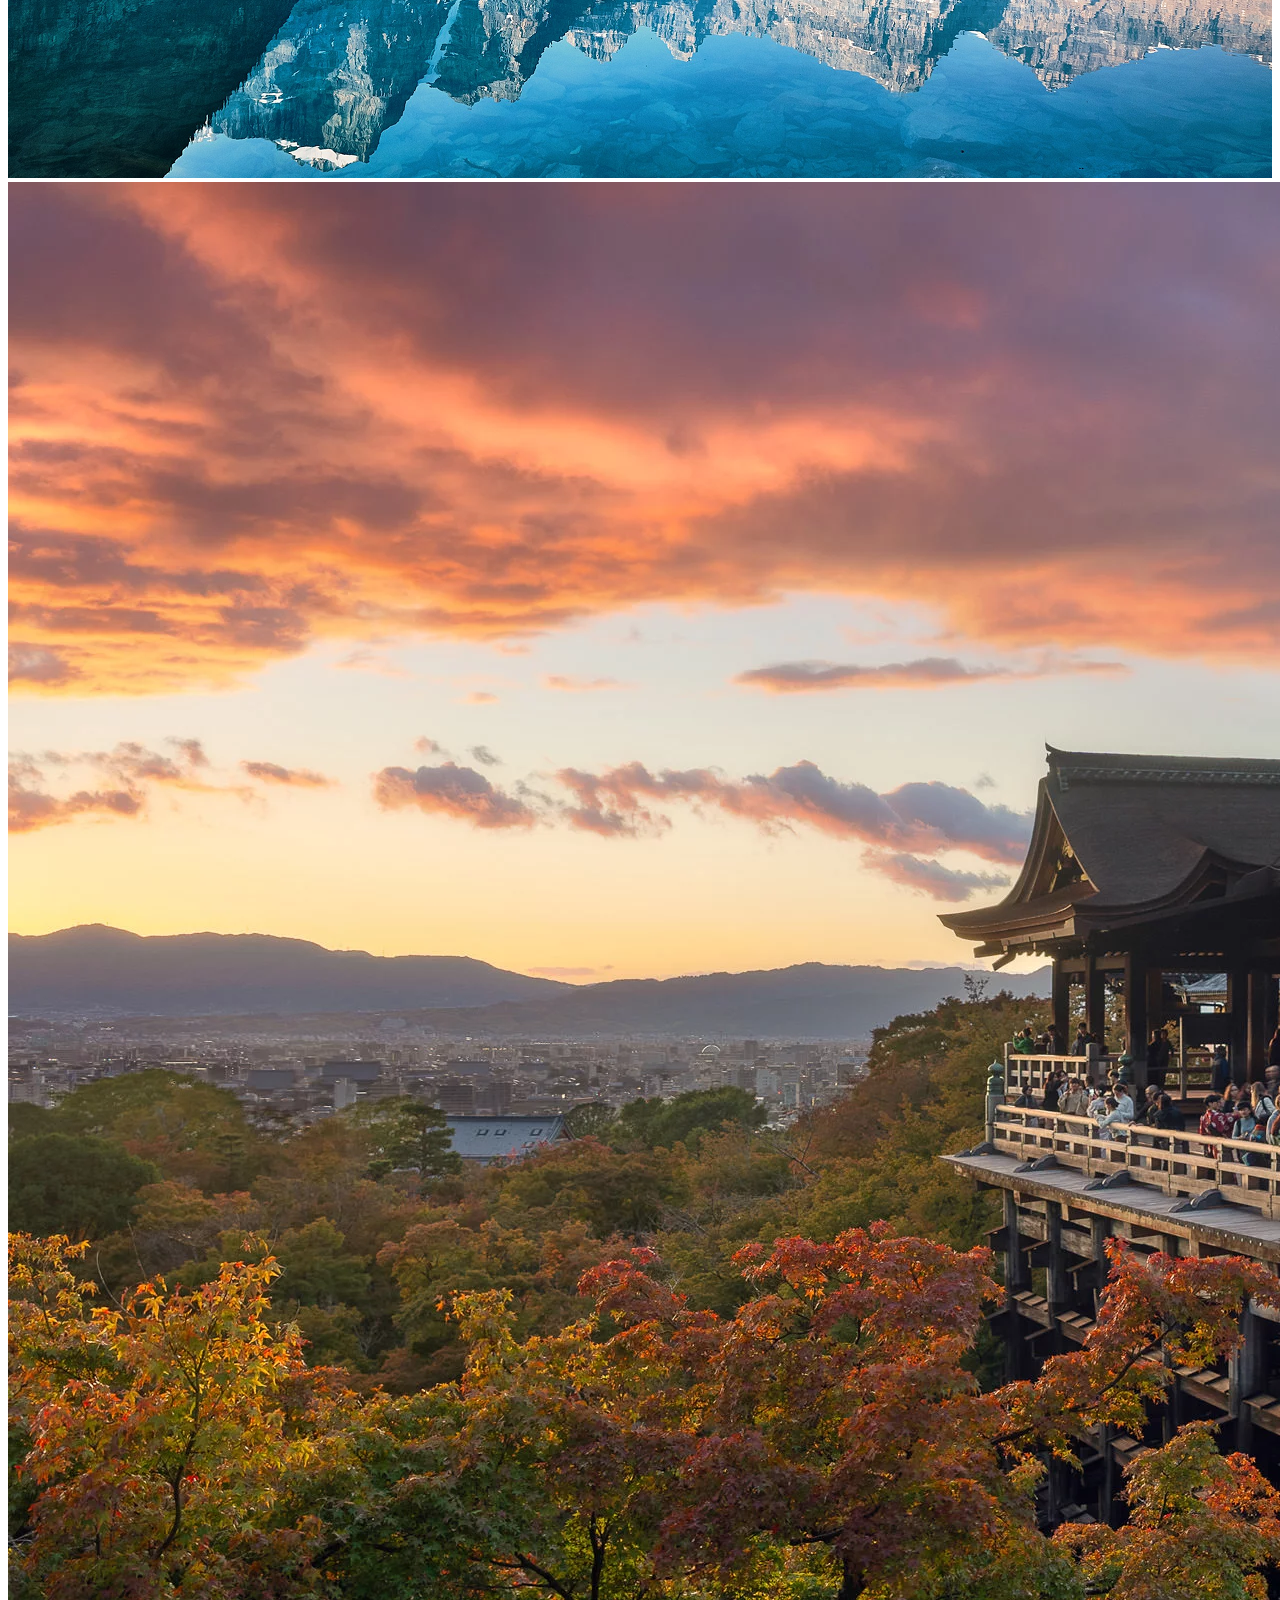
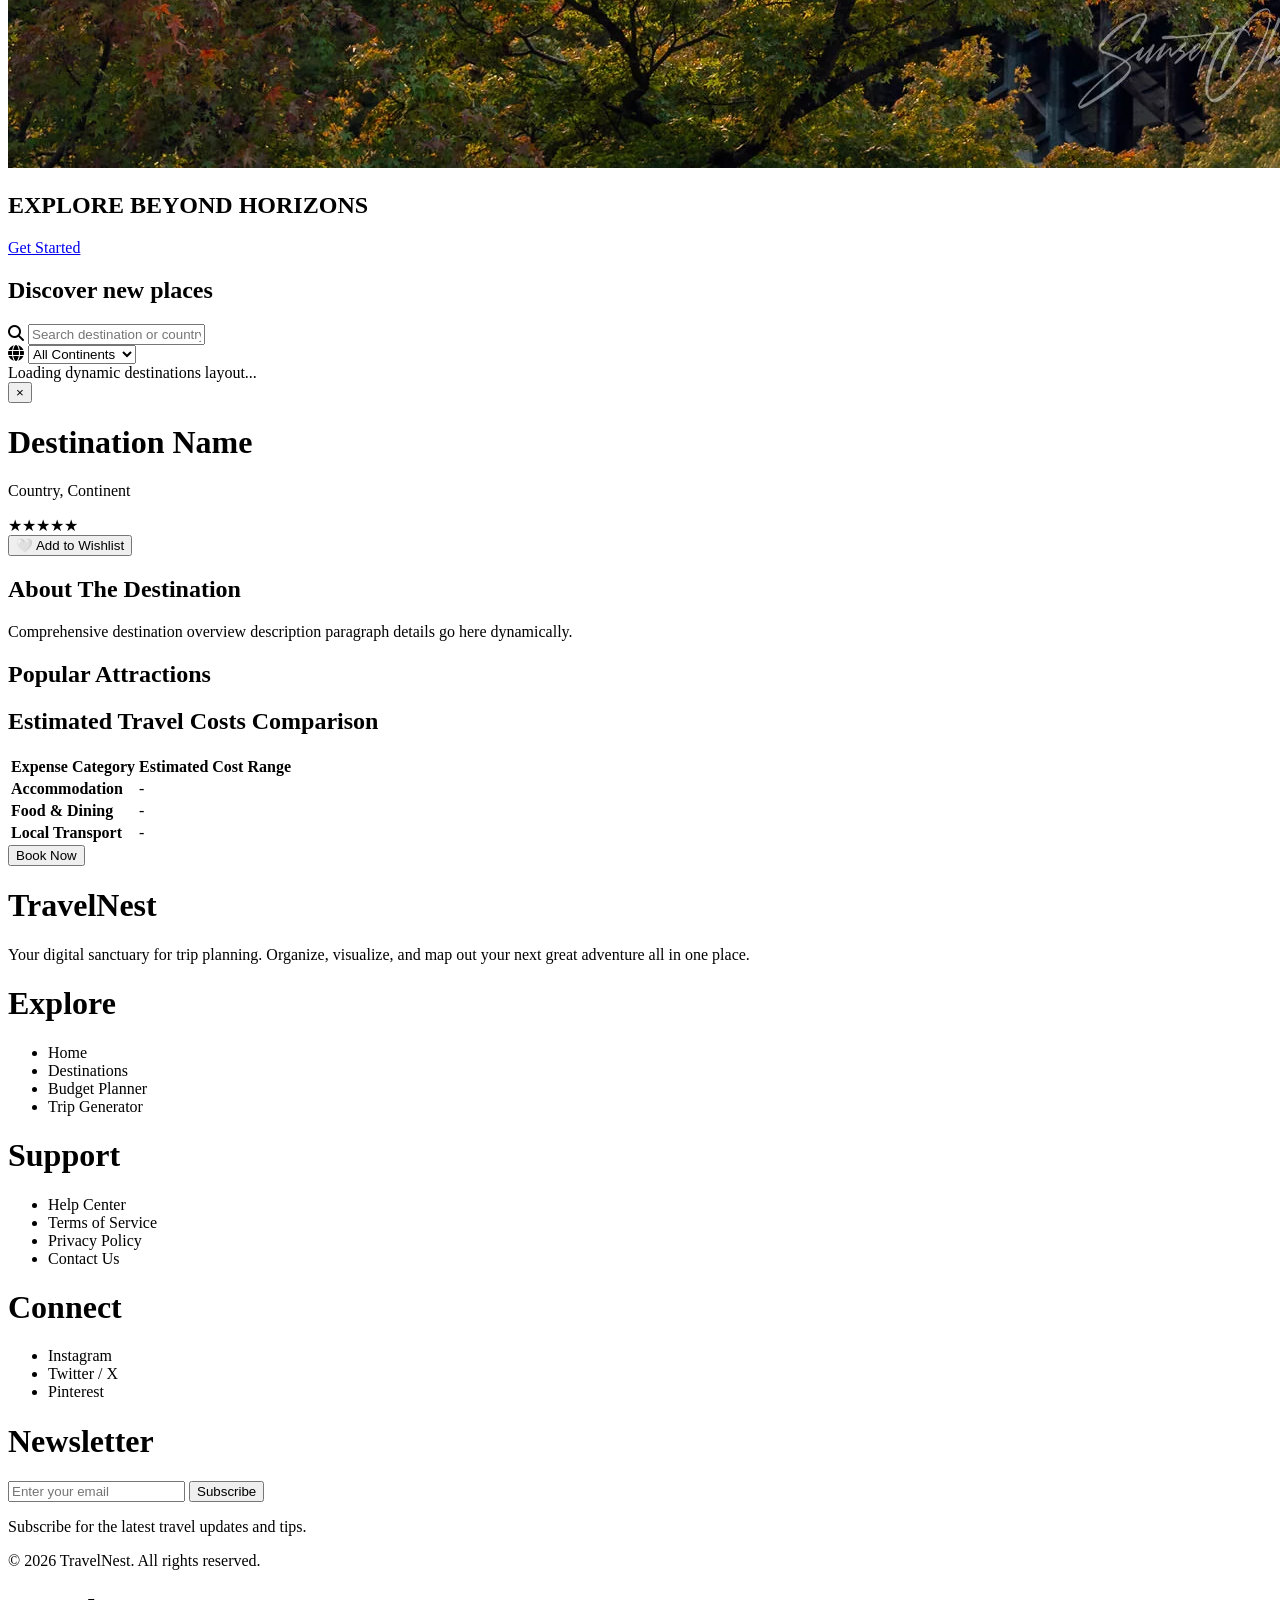
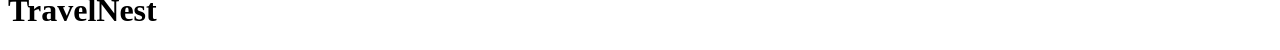
==== commit 6c6ccf46: "Update explorer.html" ====
--- a/pages/explorer.html
+++ b/pages/explorer.html
@@ -6,9 +6,9 @@
     <meta name="viewport" content="width=device-width, initial-scale=1.0">
     <title>TravelNest | Explore</title>
 
-    <link rel="stylesheet" href="/css/template.css">
-    <link rel="stylesheet" href="/css/loading.css">
-    <link rel="stylesheet" href="/css/explorer.css">
+    <link rel="stylesheet" href="css/template.css">
+    <link rel="stylesheet" href="css/loading.css">
+    <link rel="stylesheet" href="css/explorer.css">
 
 
     <!-- icons  -->
@@ -240,16 +240,16 @@
 
 
 
-    <script src="/js/loading.js"></script>
-
-
-    <script src="/js/template.js"></script>
+    <script src="js/loading.js"></script>
+
+
+    <script src="js/template.js"></script>
 
     <!-- animations  -->
 
-    <script src="/js/cursor_animation.js"></script>
-    <script src="../js/explorer.js"></script>
+    <script src="js/cursor_animation.js"></script>
+    <script src="js/explorer.js"></script>
 
 </body>
 
-</html>+</html>
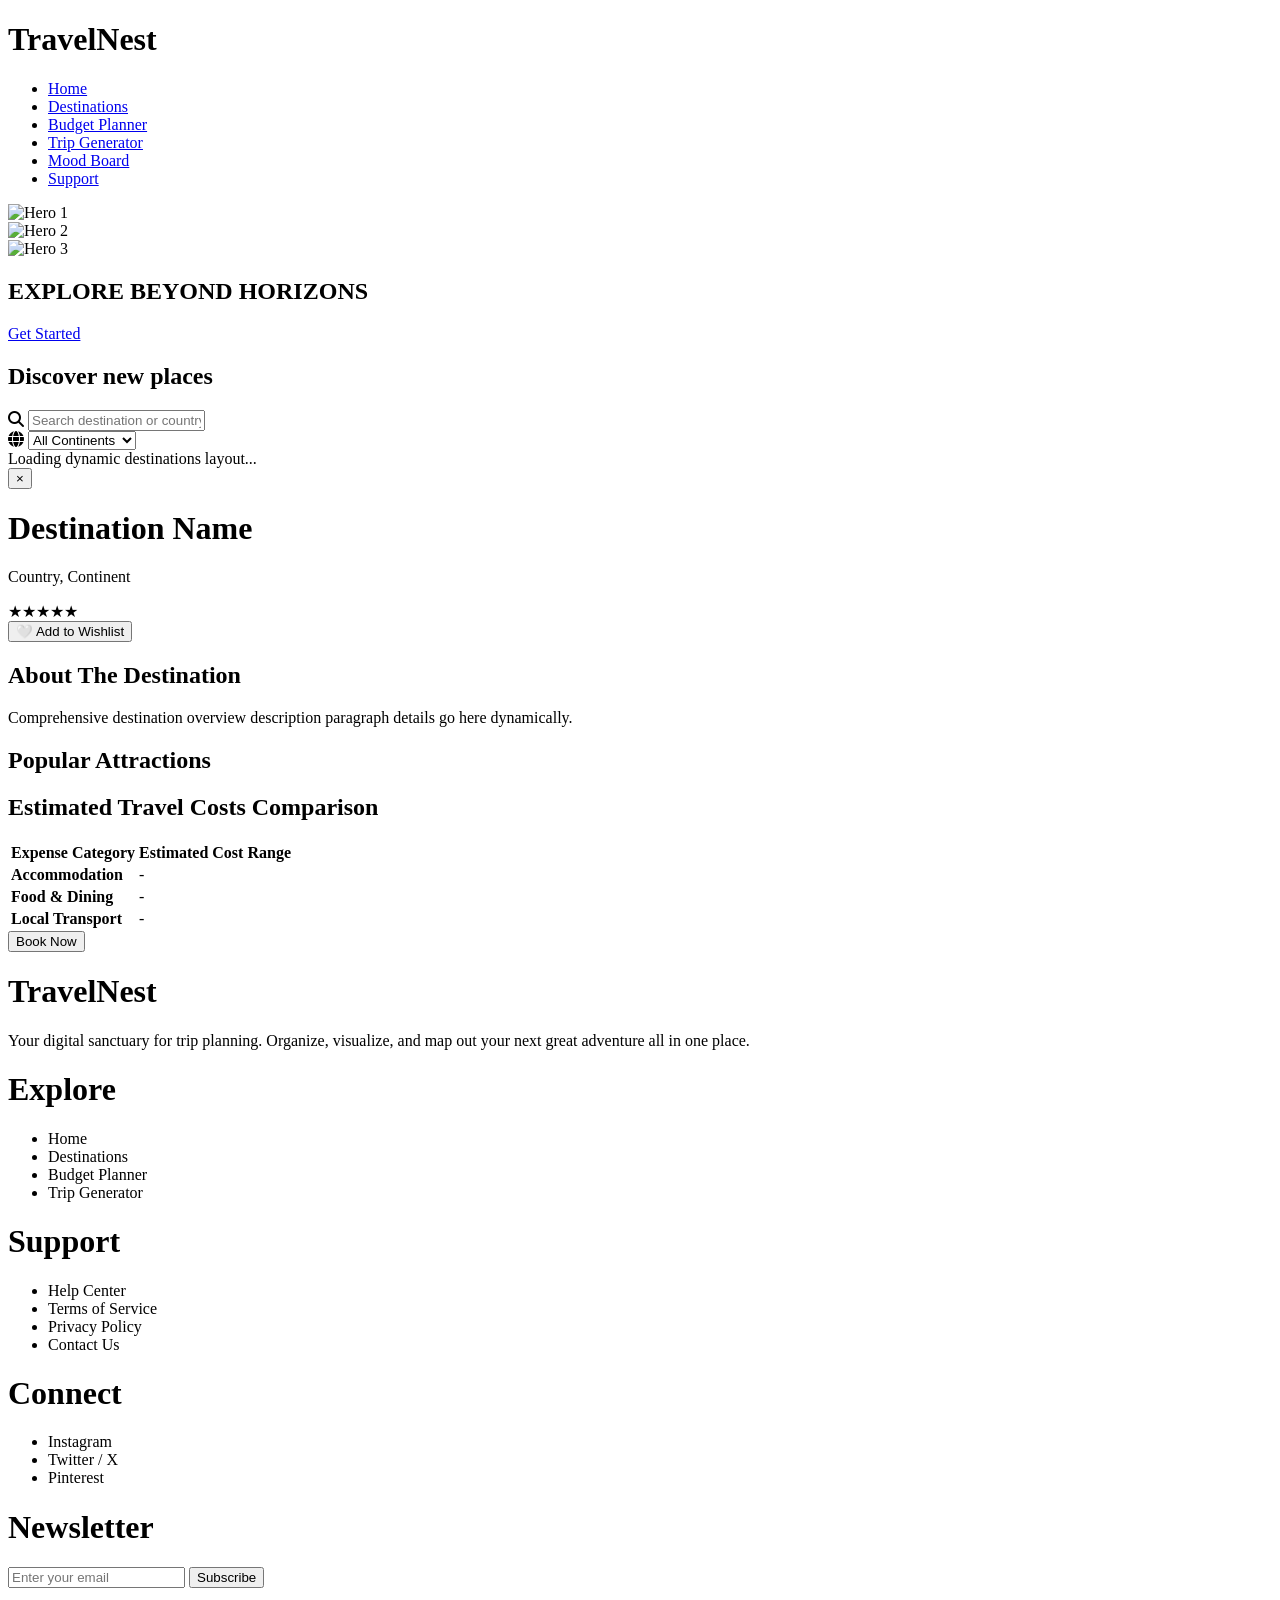
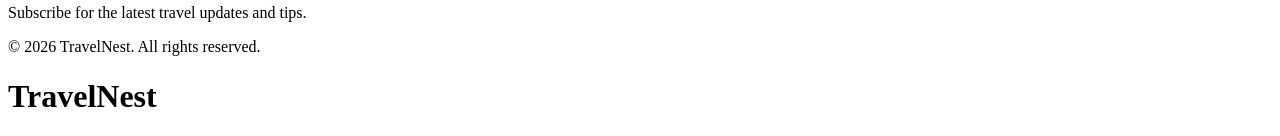
==== commit d9468ec7: "updateoflinks" ====
--- a/pages/explorer.html
+++ b/pages/explorer.html
@@ -54,9 +54,9 @@
 
         <div class="hero-banner">
             <div class="overlay"></div>
-            <div class="slide active"><img src="../assets/images/destinations/Canada/banff.png" alt="Hero 1"></div>
-            <div class="slide"><img src="../assets/images/destinations/NZ/queenstown.png" alt="Hero 2"></div>
-            <div class="slide"><img src="../assets/images/destinations/Japan/kyoto.png" alt="Hero 3"></div>
+            <div class="slide active"><img src="assets/images/destinations/Canada/banff.png" alt="Hero 1"></div>
+            <div class="slide"><img src="assets/images/destinations/NZ/queenstown.png" alt="Hero 2"></div>
+            <div class="slide"><img src="assets/images/destinations/Japan/kyoto.png" alt="Hero 3"></div>
 
             <div class="text-container-hero">
                 <h2 class="hero-title">EXPLORE BEYOND HORIZONS</h2>
@@ -252,4 +252,4 @@
 
 </body>
 
-</html>
+</html>
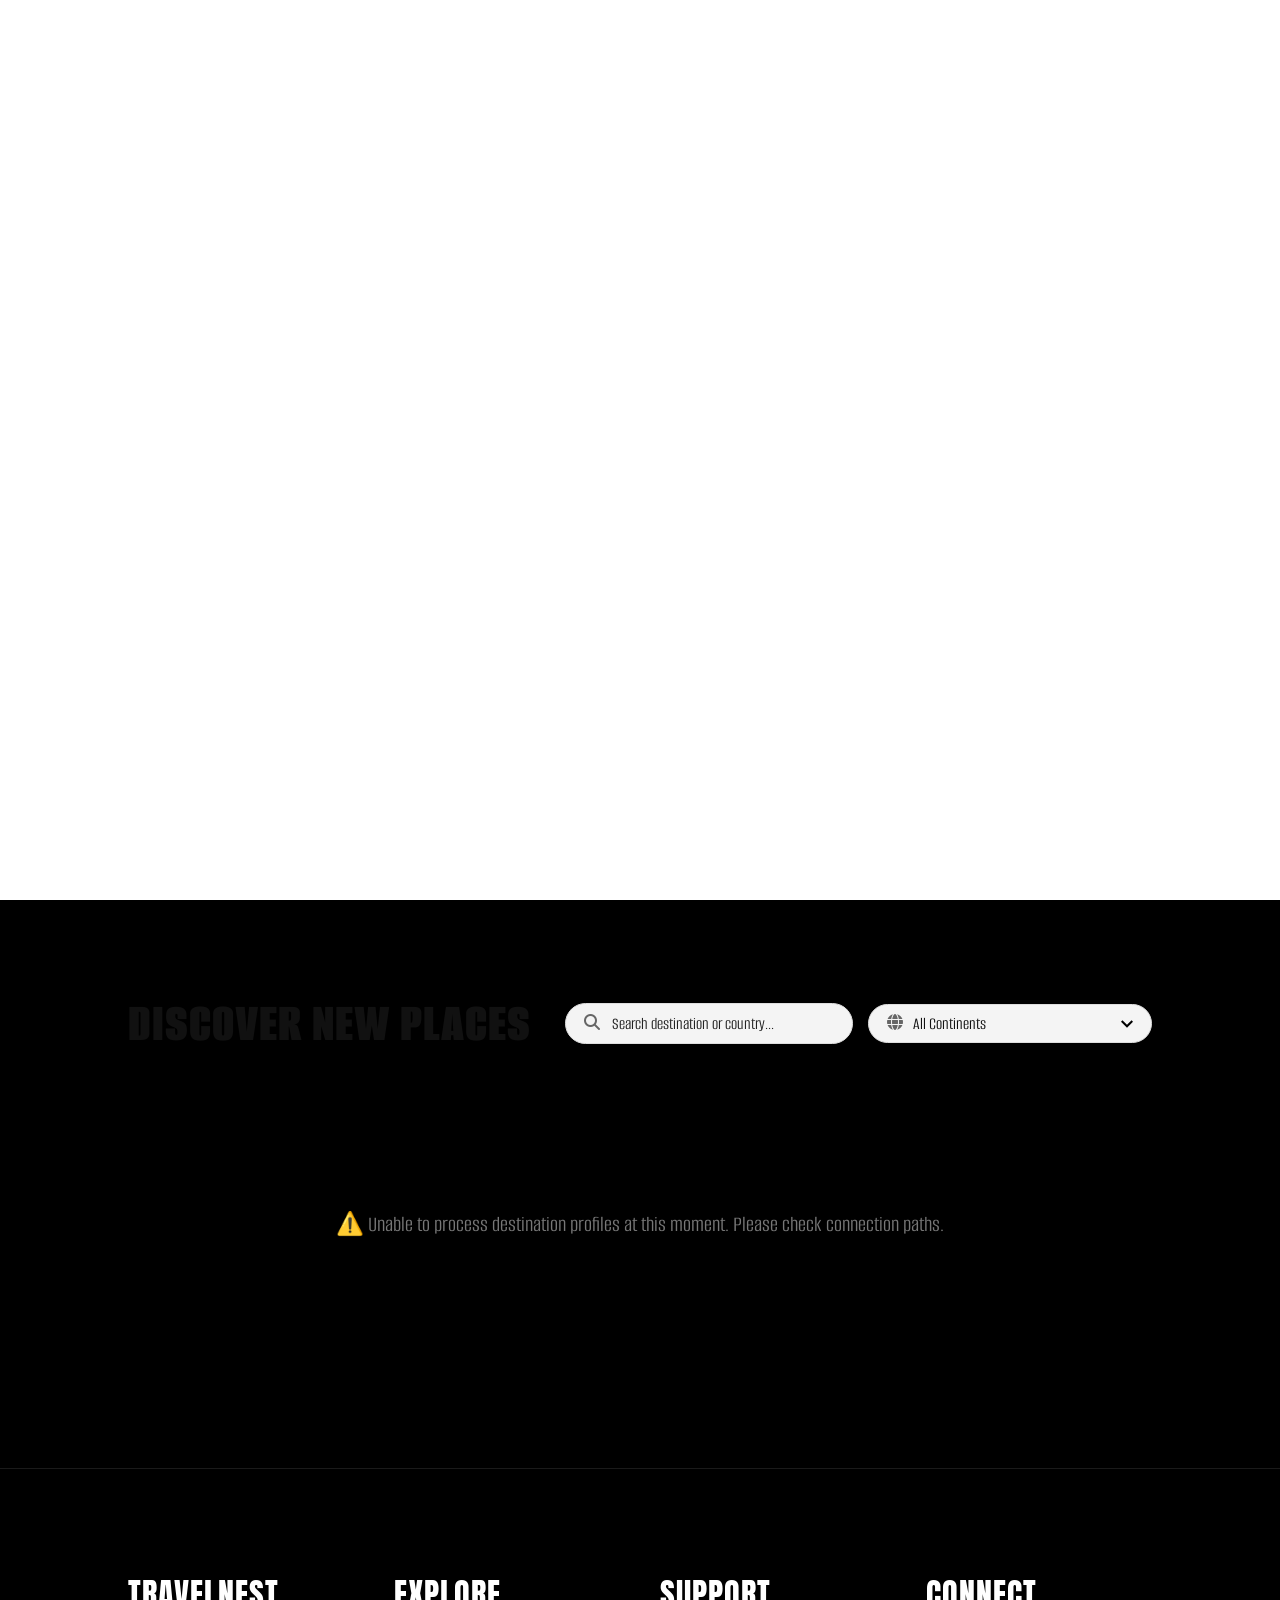
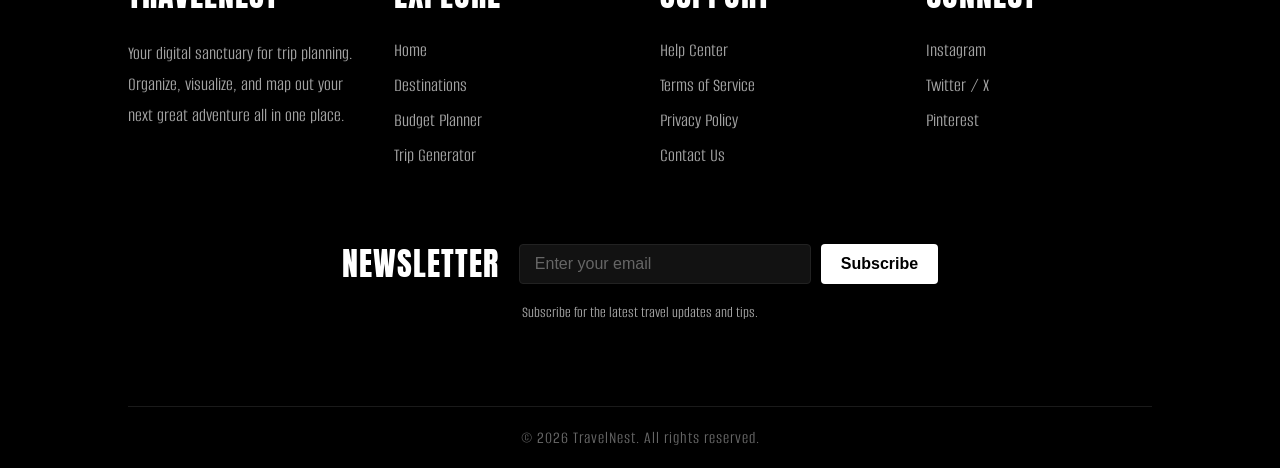
==== commit 78fe42bd: "ultimatepush" ====
--- a/pages/explorer.html
+++ b/pages/explorer.html
@@ -6,9 +6,9 @@
     <meta name="viewport" content="width=device-width, initial-scale=1.0">
     <title>TravelNest | Explore</title>
 
-    <link rel="stylesheet" href="css/template.css">
-    <link rel="stylesheet" href="css/loading.css">
-    <link rel="stylesheet" href="css/explorer.css">
+    <link rel="stylesheet" href="../css/template.css">
+    <link rel="stylesheet" href="../css/loading.css">
+    <link rel="stylesheet" href="../css/explorer.css">
 
 
     <!-- icons  -->
@@ -42,7 +42,7 @@
 
             <nav class="navbar" id="navbar">
                 <ul>
-                    <li><a href="index.html">Home</a></li>
+                    <li><a href="../index.html">Home</a></li>
                     <li><a href="explorer.html">Destinations</a></li>
                     <li> <a href="planner.html">Budget Planner</a></li>
                     <li><a href="generator.html">Trip Generator</a></li>
@@ -54,9 +54,9 @@
 
         <div class="hero-banner">
             <div class="overlay"></div>
-            <div class="slide active"><img src="assets/images/destinations/Canada/banff.png" alt="Hero 1"></div>
-            <div class="slide"><img src="assets/images/destinations/NZ/queenstown.png" alt="Hero 2"></div>
-            <div class="slide"><img src="assets/images/destinations/Japan/kyoto.png" alt="Hero 3"></div>
+            <div class="slide active"><img src="../assets/images/destinations/Canada/banff.png" alt="Hero 1"></div>
+            <div class="slide"><img src="../assets/images/destinations/NZ/queenstown.png" alt="Hero 2"></div>
+            <div class="slide"><img src="../assets/images/destinations/Japan/kyoto.png" alt="Hero 3"></div>
 
             <div class="text-container-hero">
                 <h2 class="hero-title">EXPLORE BEYOND HORIZONS</h2>
@@ -240,16 +240,16 @@
 
 
 
-    <script src="js/loading.js"></script>
-
-
-    <script src="js/template.js"></script>
+    <script src="../js/loading.js"></script>
+
+
+    <script src="../js/template.js"></script>
 
     <!-- animations  -->
 
-    <script src="js/cursor_animation.js"></script>
-    <script src="js/explorer.js"></script>
+    <script src="../js/cursor_animation.js"></script>
+    <script src="../js/explorer.js"></script>
 
 </body>
 
-</html>+</html>
--- a/css/template.css
+++ b/css/template.css
@@ -0,0 +1,667 @@
+:root {
+    --title-font: "Anton", sans-serif;
+    --main-font: "Alumni Sans", sans-serif;
+}
+
+html {
+    scroll-behavior: smooth;
+}
+
+body {
+    width: 100%;
+    overflow-x: hidden;
+    margin: 0;
+    padding: 0;
+    cursor: none;
+}
+
+/* Base cursor suppression overrides */
+a, button, img, select, input {
+    cursor: none;
+}
+
+/* Prevent layout scrolling when mobile navigation drawers are active */
+body.no-scroll {
+    overflow: hidden;
+}
+
+/* ============================================================================
+   CUSTOM MOUSE CURSOR ANIMATIONS
+============================================================================ */
+#custom-cursor {
+    width: 20px;
+    height: 20px;
+    background-color: white;
+    border-radius: 50%;
+    position: fixed;
+    top: 0;
+    left: 0;
+    transform: translate(-50%, -50%);
+    pointer-events: none;
+    z-index: 9999;
+    mix-blend-mode: difference;
+    transition: width 0.3s ease, height 0.3s ease;
+}
+
+#custom-cursor.is-hovering-text {
+    width: 150px;
+    height: 150px;
+}
+
+#custom-cursor.is-hovering-image {
+    width: 20px;
+    height: 20px;
+    mix-blend-mode: normal;
+    background-color: rgba(255, 255, 255, 0.8);
+}
+
+/* ============================================================================
+   HERO CORE CONTAINER & GRAPHICS (PRESERVED)
+============================================================================ */
+.hero-container {
+    position: fixed;
+    top: 0;
+    left: 50%;
+    transform: translateX(-50%);
+    overflow: hidden;
+    z-index: 100;
+    width: 100vw;
+    height: 100vh;
+    border-radius: 0px;
+    background-color: rgb(0, 0, 0);
+    transition: background-color 0.1s ease;
+}
+
+.hero-banner {
+    position: absolute;
+    top: 0;
+    left: 0;
+    width: 100%;
+    height: 100%;
+    background-size: cover;
+    background-position: center;
+    display: flex;
+    align-items: flex-start;
+    justify-content: center;
+    flex-direction: column;
+    z-index: 1;
+    font-family: var(--main-font);
+}
+
+.hero-banner .overlay {
+    position: absolute;
+    inset: 0;
+    background: black;
+    opacity: 0;
+    z-index: 2;
+    transition: opacity 1.2s ease;
+}
+
+.slide {
+    position: absolute;
+    inset: 0;
+    opacity: 0;
+    transform: scale(1.1);
+    filter: blur(6px) brightness(0.7);
+    transition: opacity 1.2s ease, transform 6s ease, filter 1.2s ease;
+}
+
+.slide img {
+    width: 100%;
+    height: 100%;
+    object-fit: cover;
+}
+
+.slide.active {
+    opacity: 1;
+    transform: scale(1.2);
+    filter: blur(0px) brightness(1);
+}
+
+/* ============================================================================
+   HERO NAVIGATION BAR MATRICES (DESKTOP FLOATING PILL PRESERVED)
+============================================================================ */
+.nav-bar-container {
+    position: absolute;
+    top: 20px;
+    left: 20px;
+    right: 20px;
+    height: 50px;
+    border-radius: 600px;
+    display: flex;
+    align-items: center;
+    justify-content: space-between;
+    padding: 0 40px;
+    box-sizing: border-box;
+    z-index: 100;
+    font-family: var(--main-font);
+    font-style: normal;
+    letter-spacing: 1px;
+    color: white;
+    background: rgba(87, 87, 87, 0.15);
+    backdrop-filter: blur(10px);
+}
+
+.logo-nav {
+    font-size: 1rem;
+    margin: 0;
+    font-family: var(--title-font);
+    letter-spacing: 2px;
+}
+
+.navbar ul {
+    display: flex;
+    list-style: none;
+    gap: 20px;
+    margin: 0;
+    padding: 0;
+}
+
+.navbar ul li {
+    cursor: pointer;
+    font-weight: bold;
+    font-size: 1.2rem;
+    background-color: rgba(255, 255, 255, 0.041);
+    padding: 5px 14px;
+    border-radius: 999px;
+    transition: all 0.4s ease-in-out;
+}
+
+.navbar ul li.active {
+    background-color: rgba(255, 255, 255, 0.25);
+}
+
+.navbar ul li:last-child {
+    background-color: white;
+    color: black;
+}
+
+.navbar ul li:hover {
+    transform: scale(1.05);
+    background-color: rgb(255, 255, 255);
+    color: black;
+}
+
+.navbar ul li:last-child:hover {
+    background-color: black;
+    color: white;
+    transform: scale(1.05);
+}
+
+.navbar ul li a {
+    text-decoration: none;
+    color: inherit; /* This ensures they keep the color you've already defined */
+    transition: color 0.3s ease; /* Keeps your hover effects smooth */
+}
+
+
+/* ============================================================================
+   HERO TITLE CONSOLE LAYOUT
+============================================================================ */
+.text-container-hero {
+    width: 70%;
+    height: 100%;
+    display: flex;
+    align-items: flex-start;
+    justify-content: center;
+    flex-direction: column;
+    margin-left: 70px;
+    padding-top: 30px;
+    gap: 25px;
+    position: relative;
+    z-index: 99;
+}
+
+.hero-title {
+    font-family: var(--main-font);
+    font-weight: 600;
+    font-size: 5.2rem;
+    color: white;
+    letter-spacing: 2px;
+    text-shadow: #1E1E1E 0px 0px 10px;
+    margin: 0;
+}
+
+/* ============================================================================
+   FLUID WRAPPER & REVEAL STRUCTURAL DESIGNS
+============================================================================ */
+.page-wrapper {
+    position: relative;
+    z-index: 5;
+    margin-top: 100vh;
+    background-color: #ffffff;
+    padding: 90px 10%;
+    box-sizing: border-box;
+    transition: background-color 1.4s ease-in-out;
+}
+
+.section-main-title {
+    font-family: var(--title-font);
+    font-size: 3.5rem;
+    text-transform: uppercase;
+    letter-spacing: 1px;
+    margin-top: 0;
+    margin-bottom: 40px;
+    color: #111111;
+}
+
+/* ============================================================================
+   FOOTER DESIGN BLOCKS (PRESERVED)
+============================================================================ */
+.footer {
+    background-color: #000000;
+    color: white;
+    padding: 80px 10% 20px 10%;
+    font-family: var(--main-font);
+    display: flex;
+    flex-direction: column;
+    border-top: 1px solid #1a1a1a;
+    position: relative;
+    z-index: 10;
+
+}
+
+.footer-content {
+    display: flex;
+    justify-content: space-between;
+    flex-wrap: wrap;
+    gap: 40px;
+    margin-bottom: 60px;
+}
+
+.footer-col {
+    flex: 1;
+    min-width: 200px;
+}
+
+.footer-col h1 {
+    font-family: var(--title-font);
+    font-size: 2rem;
+    font-weight: 500;
+    margin-bottom: 20px;
+    letter-spacing: 1px;
+    text-transform: uppercase;
+}
+
+.footer-col p {
+    font-size: 1.2rem;
+    color: #a3a3a3;
+    line-height: 1.6;
+    max-width: 300px;
+}
+
+.footer-col ul {
+    list-style: none;
+    padding: 0;
+    margin: 0;
+}
+
+.footer-col ul li {
+    font-size: 1.2rem;
+    color: #a3a3a3;
+    margin-bottom: 12px;
+    cursor: pointer;
+    transition: color 0.3s ease, transform 0.3s ease;
+}
+
+.footer-col ul li:hover {
+    color: white;
+    transform: translateX(5px);
+}
+
+.footer-bottom {
+    text-align: center;
+    padding-top: 20px;
+    border-top: 1px solid #1a1a1a;
+    font-size: 1.1rem;
+    color: #666;
+    letter-spacing: 1px;
+}
+
+.footer-newsletter-row {
+    display: flex;
+    flex-direction: column;
+    align-items: center;
+    margin-bottom: 40px;
+}
+
+.newsletter-inline-container {
+    display: flex;
+    flex-direction: row;
+    align-items: center;
+    justify-content: center;
+    gap: 20px;
+    margin-bottom: 10px;
+    flex-wrap: wrap;
+}
+
+.newsletter-inline-container h1 {
+    font-family: var(--title-font), sans-serif;
+    font-size: 2rem;
+    font-weight: 500;
+    margin: 0;
+    letter-spacing: 1px;
+    text-transform: uppercase;
+}
+
+.newsletter-form {
+    display: flex;
+    flex-direction: row;
+    gap: 10px;
+}
+
+.newsletter-form input {
+    padding: 10px 15px;
+    width: 260px;
+    background-color: #121212;
+    border: 1px solid #222;
+    color: white;
+    font-size: 1rem;
+    border-radius: 4px;
+    outline: none;
+    transition: border-color 0.3s ease;
+}
+
+.newsletter-form input::placeholder {
+    color: #666;
+}
+
+.newsletter-form input:focus {
+    border-color: #a3a3a3;
+}
+
+.newsletter-form button {
+    padding: 10px 20px;
+    background-color: white;
+    color: black;
+    border: none;
+    font-size: 1rem;
+    font-weight: 700;
+    border-radius: 4px;
+    transition: background-color 0.3s ease, transform 0.3s ease;
+}
+
+.newsletter-form button:hover {
+    background-color: #e6e6e6;
+    transform: translateY(-2px);
+}
+
+.newsletter-desc {
+    color: #a3a3a3;
+    font-size: 1rem;
+    text-align: center;
+    margin: 5px 0 0 0;
+}
+
+.newsletter-message {
+    margin-top: 8px;
+    font-size: 0.95rem;
+    min-height: 20px;
+    text-align: center;
+}
+
+.msg-success {
+    color: #4ade80 !important;
+}
+
+.msg-info {
+    color: #60a5fa !important;
+}
+
+
+.hero-btn {
+    width: 200px;
+    height: 50px;
+    border: none;
+    margin: 0;
+    border-radius: 600px;
+    font-family: var(--main-font);
+    font-size: 1.4rem;
+    font-weight: 600;
+    background-color: white;
+    color: black;
+    cursor: pointer;
+    transition: 400ms ease-in-out;
+    text-decoration: none;
+    display: flex;
+    align-items: center;
+    justify-content: center;
+}
+
+.hero-btn:hover {
+    transform: scale(1.07);
+    box-shadow: 0px 0px 100px 10px rgba(0, 0, 0, 0.466);
+}
+
+/* ============================================================================
+   VIEWPORT BREAKPOINT MONITOR LOGIC (MAX 1024px)
+============================================================================ */
+@media (max-width: 1024px) {
+    #custom-cursor {
+        display: none;
+    }
+
+    body, a, button, img, select, input {
+        cursor: auto !important;
+    }
+
+    .hero-container {
+        position: relative !important;
+        width: 100vw !important;
+        transform: none !important;
+        left: 0 !important;
+        background-color: transparent !important;
+    }
+
+    .nav-bar-container {
+        position: fixed !important;
+        top: 20px !important;
+        left: 20px !important;
+        right: 20px !important;
+        height: 54px !important;
+        background: rgba(0, 0, 0, 0.4) !important;
+        backdrop-filter: blur(0px) !important;
+        -webkit-backdrop-filter: blur(0px) !important;
+        border-radius: 600px !important;
+        display: flex !important;
+        align-items: center !important;
+        justify-content: space-between !important;
+        padding: 0 24px !important;
+        box-sizing: border-box !important;
+        z-index: 110;
+        transition: all 0.4s cubic-bezier(0.4, 0, 0.2, 1) !important;
+    }
+
+    .nav-bar-container.scrolled {
+        background: rgba(20, 20, 20, 0.92) !important;
+        backdrop-filter: blur(15px) !important;
+        -webkit-backdrop-filter: blur(15px) !important;
+        box-shadow: 0 10px 30px rgba(0, 0, 0, 0.4) !important;
+    }
+
+    .menu-toggle {
+        display: flex;
+        flex-direction: column;
+        justify-content: center;
+        align-items: center;
+        gap: 6px;
+        width: 45px;
+        height: 45px;
+        background: transparent;
+        border: none;
+        z-index: 111;
+    }
+
+    .menu-toggle span {
+        display: block;
+        width: 32px;
+        height: 3px;
+        background-color: white;
+        border-radius: 3px;
+        box-shadow: 0 1px 3px rgba(0, 0, 0, 0.3);
+        transition: all 0.3s ease-in-out;
+        transform-origin: center;
+    }
+
+    .menu-toggle.open span:nth-child(1) {
+        transform: translateY(9px) rotate(45deg);
+    }
+
+    .menu-toggle.open span:nth-child(2) {
+        opacity: 0;
+        transform: scale(0);
+    }
+
+    .menu-toggle.open span:nth-child(3) {
+        transform: translateY(-9px) rotate(-45deg);
+    }
+
+    .navbar {
+        position: fixed;
+        top: 0;
+        right: -100%;
+        width: 75%;
+        height: 100vh;
+        background-color: rgba(15, 15, 15, 0.96);
+        backdrop-filter: blur(10px);
+        -webkit-backdrop-filter: blur(10px);
+        display: flex;
+        align-items: center;
+        justify-content: center;
+        transition: right 0.4s cubic-bezier(0.4, 0, 0.2, 1);
+        z-index: 105;
+        border-left: 1px solid rgba(255, 255, 255, 0.1);
+        box-shadow: -10px 0 20px rgba(0, 0, 0, 0.5);
+    }
+
+    .navbar.open {
+        right: 0 !important;
+        margin-right: 0 !important;
+    }
+
+    .navbar ul {
+        flex-direction: column;
+        width: 85%;
+        gap: 15px;
+        padding: 0;
+    }
+
+    .navbar ul li {
+        width: 100%;
+        text-align: center;
+        padding: 18px 0;
+        background-color: rgba(255, 255, 255, 0.08);
+        color: white;
+        font-size: 1.4rem;
+        font-weight: 300;
+        border-radius: 600px;
+        box-sizing: border-box;
+    }
+
+    .navbar ul li.active-mobile,
+    .navbar ul li:active {
+        background-color: #f1f1f1;
+        color: #1a1a1a;
+    }
+
+    .menu-overlay {
+        position: fixed;
+        top: 0;
+        left: 0;
+        width: 100vw;
+        height: 100vh;
+        background-color: rgba(0, 0, 0, 0.4);
+        backdrop-filter: blur(12px);
+        -webkit-backdrop-filter: blur(12px);
+        z-index: 100;
+        opacity: 0;
+        pointer-events: none;
+        transition: opacity 0.4s ease;
+    }
+
+    .menu-overlay.open {
+        opacity: 1;
+        pointer-events: auto;
+        z-index: 99;
+    }
+
+    .text-container-hero {
+        width: 90%;
+        margin: 0 auto;
+        align-items: center;
+        text-align: center;
+        padding: 0 20px;
+        box-sizing: border-box;
+        position: absolute;
+        top: 55%;
+        left: 50%;
+        transform: translate(-50%, -50%);
+    }
+    
+    .page-wrapper {
+        margin-top: 0;
+        padding: 60px 5%;
+    }
+}
+
+/* Hide navigation click triggers under native layout conditions */
+@media (min-width: 1025px) {
+    .menu-toggle {
+        display: none;
+    }
+}
+
+/* ============================================================================
+   TABLET RESPONSIVE SHIFTS
+============================================================================ */
+@media (min-width: 769px) and (max-width: 1024px) {
+    .hero-container {
+        height: 540px !important;
+        border-radius: 0 0 50px 50px !important;
+    }
+
+    .hero-banner {
+        border-radius: 0 0 50px 50px;
+    }
+
+    .nav-bar-container {
+        top: 30px !important;
+        left: 40px !important;
+        right: 40px !important;
+    }
+
+    .hero-title {
+        font-size: 4rem;
+        line-height: 1.15;
+    }
+}
+
+/* ============================================================================
+   SMARTPHONE RESPONSIVE CONFIGURATIONS
+============================================================================ */
+@media (max-width: 768px) {
+    .hero-container {
+        height: 520px !important;
+        border-radius: 0 0 40px 40px !important;
+    }
+
+    .hero-banner {
+        border-radius: 0 0 40px 40px;
+    }
+
+    .nav-bar-container {
+        top: 20px !important;
+        left: 20px !important;
+    }
+
+    .text-container-hero {
+        top: 55%;
+        width: 100%;
+        padding: 0 15px;
+    }
+
+    .hero-title {
+        font-size: 2.8rem;
+        line-height: 1.1;
+    }
+}
--- a/css/loading.css
+++ b/css/loading.css
@@ -0,0 +1,72 @@
+:root {
+    --title-font: "Anton", sans-serif;
+    --main-font: "Alumni Sans", sans-serif;
+}
+
+body, html {
+  margin: 0;
+  padding: 0;
+  /* overflow: hidden; */
+  background: #000;
+  font-family: var(--font-travel);
+  font-optical-sizing: auto;
+  font-weight: var(--fw-reg);
+  font-style: normal;
+
+}
+
+
+
+#loader {
+  position: fixed;
+  top: 0;
+  left: 0;
+  width: 100%;
+  height: 100vh;
+  display: flex;
+  justify-content: center;
+  align-items: center;
+  z-index: 9999;
+}
+
+/*white panel thing*/
+.panel {
+  position: absolute;
+  top: 0;
+  width: 50%;
+  height: 100%;
+  background-color: #fff;
+  transition: transform 1s cubic-bezier(0.77, 0, 0.175, 1);
+}
+
+.left { left: 0; }
+.right { right: 0; }
+
+.logo {
+  color: black;
+  z-index: 10;
+  font-family: var(--main-font);
+  opacity:0;
+  transition: opacity 0.5s ease-in-out;
+  animation: loading-l 0.5 ease-in-out;
+}
+
+@keyframes loading-l{
+  0%{
+    opacity: 0;
+  }
+
+  50%{
+    opacity: 1;
+  }
+
+  100%{
+    opacity: 0;
+  }
+}
+
+/* Classes to trigger via JS */
+.loaded .left { transform: translateX(-100%); }
+.loaded .right { transform: translateX(100%); }
+.loaded .logo { opacity: 0; pointer-events: none; }
+
--- a/css/explorer.css
+++ b/css/explorer.css
@@ -0,0 +1,589 @@
+:root {
+    --title-font: "Anton", sans-serif;
+    --main-font: "Alumni Sans", sans-serif;
+    --submit-color : #004e0d;
+}
+
+
+body {
+    background-image: url(assets/images/bg.png);
+    background-size: cover;
+    background-position: center;
+    background-repeat: no-repeat;
+}
+
+.page-wrapper{
+    background-color: transparent;
+}
+
+/* ============================================================================
+   DESTINATION EXPLORER COMPONENT MODULE
+============================================================================ */
+.explorer-section {
+    width: 100%;
+    margin: 0 auto;
+    font-family: var(--main-font), sans-serif;
+    background-color: transparent;
+
+}
+
+.explorer-header {
+    display: flex;
+    justify-content: space-between;
+    align-items: center;
+    flex-wrap: wrap;
+    gap: 30px;
+    margin-bottom: 45px;
+    border-bottom: 1px solid rgba(0, 0, 0, 0.425);
+    padding-bottom: 25px;
+}
+
+.explorer-header .section-main-title {
+    margin: 0;
+    font-family: var(--main-font);
+    font-weight: 1000;
+
+}
+
+/* Filter Dashboard Layout */
+.explorer-filter-dashboard {
+    display: flex;
+    gap: 15px;
+    align-items: center;
+}
+
+#dest-search-input::placeholder{
+    color: rgba(0, 0, 0, 0.863);
+}
+
+.filter-input-wrapper {
+    display: flex;
+    align-items: center;
+    background: #f4f4f4;
+    border: 1px solid #dddddd;
+    border-radius: 30px;
+    padding: 8px 18px;
+    gap: 10px;
+    transition: all 0.3s ease;
+}
+
+.filter-input-wrapper:focus-within {
+    background: #ffffff;
+    border-color: #000000;
+    box-shadow: 0 4px 12px rgba(0, 0, 0, 0.05);
+}
+
+.filter-input-wrapper input,
+.filter-input-wrapper select {
+    border: none;
+    background: transparent;
+    outline: none;
+    font-family: var(--main-font);
+    font-size: 1.1rem;
+    color: #111111;
+    width: 220px;
+}
+
+.filter-input-wrapper select {
+    cursor: pointer;
+    appearance: none;
+    padding-right: 20px;
+    background-image: url("data:image/svg+xml,%3Csvg xmlns='http://www.w3.org/2000/svg' width='12' height='12' viewBox='0 0 24 24'%3E%3Cpath d='M0 7.33l2.829-2.83 9.171 9.171 9.171-9.171 2.829 2.83-12 12z'/%3E%3C/svg%3E");
+    background-repeat: no-repeat;
+    background-position: right center;
+}
+
+.filter-icon {
+    font-size: 1rem;
+    color: #666666;
+}
+
+/* Wishlist Banner Alert */
+.wishlist-status-bar {
+    background-color: #0eff0631;
+    border: 2px solid #059400c0;
+    border-radius: 50px;
+    padding: 5px 20px;
+    margin-bottom: 30px;
+    animation: fadeIn 0.4s ease;
+}
+
+.wishlist-status-bar p {
+    margin: 0;
+    font-size: 1.1rem;
+    font-family: var(--main-font);
+    color: #004e0d;
+    font-weight: bold;
+}
+
+/* Grid Matrix Viewports */
+.destinations-grid-matrix {
+    display: grid;
+    grid-template-columns: repeat(3, 1fr);
+    gap: 30px;
+    min-height: 250px;
+}
+
+.explorer-loading-spinner,
+.explorer-empty-state {
+    grid-column: 1 / -1;
+    text-align: center;
+    padding: 60px 0;
+    font-size: 1.4rem;
+    color: #777777;
+}
+
+/* Destination Cards Styles */
+.destination-display-card {
+    background: #ffffff;
+    border-radius: 16px;
+    border: 1px solid #e1e1e1;
+    overflow: hidden;
+    box-shadow: 0 4px 15px rgba(0, 0, 0, 0.03);
+    transition: all 0.4s cubic-bezier(0.16, 1, 0.3, 1);
+    position: relative;
+    display: flex;
+    flex-direction: column;
+}
+
+.destination-display-card:hover {
+    transform: translateY(-8px);
+    box-shadow: 0 12px 30px rgba(0, 0, 0, 0.12);
+}
+
+.card-media-wrapper {
+    position: relative;
+    width: 100%;
+    height: 220px;
+    overflow: hidden;
+    background-color: #eaeaea;
+}
+
+.card-media-wrapper img {
+    width: 100%;
+    height: 100%;
+    object-fit: cover;
+    transition: transform 0.6s cubic-bezier(0.16, 1, 0.3, 1);
+}
+
+.destination-display-card:hover .card-media-wrapper img {
+    transform: scale(1.08);
+}
+
+/* Interactive Card Buttons */
+.card-wishlist-toggle {
+    position: absolute;
+    top: 15px;
+    right: 15px;
+    width: 38px;
+    height: 38px;
+    border-radius: 50%;
+    background: rgba(255, 255, 255, 0.9);
+    border: none;
+    display: flex;
+    align-items: center;
+    justify-content: center;
+    font-size: 1.2rem;
+    cursor: pointer;
+    box-shadow: 0 4px 10px rgba(0, 0, 0, 0.15);
+    z-index: 2;
+    transition: all 0.2s ease;
+}
+
+.card-wishlist-toggle:hover {
+    transform: scale(1.1);
+    background: #ffffff;
+}
+
+.card-wishlist-toggle.is-active {
+    color: #ff4b6b;
+}
+
+.card-details-panel {
+    padding: 20px;
+    display: flex;
+    flex-direction: column;
+    flex-grow: 1;
+}
+
+.card-title-row {
+    display: flex;
+    justify-content: space-between;
+    align-items: flex-start;
+    gap: 10px;
+    margin-bottom: 5px;
+}
+
+.card-title-row h3 {
+    margin: 0;
+    font-size: 1.5rem;
+    font-family: var(--title-font);
+    letter-spacing: 0.5px;
+    color: #111111;
+}
+
+.card-rating-stars {
+    color: #ffb100;
+    font-size: 1.1rem;
+    letter-spacing: 1px;
+    white-space: nowrap;
+}
+
+.card-location-text {
+    margin: 0 0 15px 0;
+    font-size: 1.1rem;
+    color: #666666;
+    text-transform: uppercase;
+    letter-spacing: 0.5px;
+}
+
+.card-trigger-overlay-btn {
+    margin-top: auto;
+    width: 100%;
+    padding: 10px 0;
+    background: #111111;
+    color: #ffffff;
+    border: none;
+    border-radius: 8px;
+    font-size: 1.1rem;
+    font-weight: bold;
+    cursor: pointer;
+    transition: background 0.3s ease;
+}
+
+.card-trigger-overlay-btn:hover {
+    background: #333333;
+}
+
+/* ============================================================================
+   HIGH-FIDELITY OVERLAY DETAILED MODAL
+============================================================================ */
+.destination-modal-overlay {
+    position: fixed;
+    top: 0;
+    left: 0;
+    width: 100vw;
+    height: 100vh;
+    background-color: rgba(0, 0, 0, 0.6);
+    backdrop-filter: blur(8px);
+    -webkit-backdrop-filter: blur(8px);
+    z-index: 1000;
+    display: flex;
+    align-items: center;
+    justify-content: center;
+    opacity: 0;
+    pointer-events: none;
+    transition: opacity 0.4s ease;
+    padding: 20px;
+    box-sizing: border-box;
+
+}
+
+.destination-modal-overlay.is-visible {
+    opacity: 1;
+    pointer-events: auto;
+    z-index: 1000;
+}
+
+.modal-card-window {
+    background: #ffffff;
+    width: 100%;
+    max-width: 680px;
+    max-height: 80vh;
+    margin-top: 40px;
+    border-radius: 24px;
+    overflow-y: auto;
+    position: relative;
+    box-shadow: 0 20px 50px rgba(0, 0, 0, 0.3);
+    animation: modalSlideUp 0.4s cubic-bezier(0.16, 1, 0.3, 1);
+    display: flex;
+    flex-direction: column;
+}
+
+@keyframes modalSlideUp {
+    from {
+        transform: translateY(40px);
+        opacity: 0;
+    }
+
+    to {
+        transform: translateY(0);
+        opacity: 1;
+    }
+}
+
+.modal-close-trigger {
+    position: absolute;
+    top: 15px;
+    right: 15px;
+    width: 36px;
+    height: 36px;
+    border-radius: 50%;
+    background: rgba(0, 0, 0, 0.5);
+    color: #ffffff;
+    border: none;
+    font-size: 1.6rem;
+    line-height: 1;
+    cursor: pointer;
+    z-index: 10;
+    display: flex;
+    align-items: center;
+    justify-content: center;
+    transition: background 0.2s ease;
+}
+
+.modal-close-trigger:hover {
+    background: rgba(0, 0, 0, 0.8);
+}
+
+.modal-hero-banner {
+    width: 100%;
+    height: 250px;
+    background-size: cover;
+    background-position: center;
+    position: relative;
+    display: flex;
+    align-items: flex-end;
+}
+
+.modal-hero-banner::before {
+    content: '';
+    position: absolute;
+    inset: 0;
+    background: linear-gradient(transparent, rgba(0, 0, 0, 0.8));
+}
+
+.modal-hero-caption {
+    position: relative;
+    z-index: 2;
+    padding: 25px 30px;
+    color: #ffffff;
+}
+
+.modal-hero-caption h1 {
+    margin: 0 0 5px 0;
+    font-size: 2.5rem;
+    font-family: var(--title-font);
+    letter-spacing: 1px;
+}
+
+.modal-hero-caption p {
+    margin: 0;
+    font-size: 1.2rem;
+    opacity: 0.9;
+}
+
+.modal-body-content {
+    padding: 30px;
+    font-family: var(--main-font)   ;
+    overflow-y: auto;
+}
+
+.modal-meta-row {
+    display: flex;
+    justify-content: space-between;
+    align-items: center;
+    margin-bottom: 25px;
+    background: #f9f9f9;
+    padding: 12px 20px;
+    border-radius: 12px;
+}
+
+.modal-wishlist-action-btn {
+    background: transparent;
+    border: 1px solid #dcdcdc;
+    padding: 8px 16px;
+    border-radius: 20px;
+    font-family: var(--main-font);
+    font-size: 1.1rem;
+    font-weight: bold;
+    cursor: pointer;
+    display: flex;
+    align-items: center;
+    gap: 8px;
+    transition: all 0.2s ease;
+}
+
+.modal-wishlist-action-btn:hover {
+    background: #f4f4f4;
+    border-color: #111111;
+}
+
+.modal-wishlist-action-btn.is-active {
+    background: #fff0f2;
+    border-color: #ff4b6b;
+    color: #ff4b6b;
+}
+
+.modal-info-segment {
+    margin-bottom: 25px;
+}
+
+.modal-info-segment h2 {
+    margin: 0 0 10px 0;
+    font-family: var(--title-font);
+    font-size: 1.4rem;
+    text-transform: uppercase;
+    color: #111111;
+    letter-spacing: 0.5px;
+}
+
+.modal-info-segment p {
+    margin: 0;
+    font-size: 1.2rem;
+    color: #444444;
+    line-height: 1.6;
+}
+
+.modal-attractions-list {
+    margin: 0;
+    padding-left: 20px;
+}
+
+.modal-attractions-list li {
+    font-size: 1.2rem;
+    color: #444444;
+    margin-bottom: 6px;
+    line-height: 1.4;
+}
+
+/* Cost Table Infrastructure */
+.table-responsive-container {
+    width: 100%;
+    overflow-x: auto;
+    border: 1px solid #e1e1e1;
+    border-radius: 12px;
+}
+
+.modal-cost-comparison-table {
+    width: 100%;
+    border-collapse: collapse;
+    text-align: left;
+    font-size: 1.1rem;
+}
+
+.modal-cost-comparison-table th,
+.modal-cost-comparison-table td {
+    padding: 12px 18px;
+    border-bottom: 1px solid #e1e1e1;
+}
+
+.modal-cost-comparison-table th {
+    background: #f5f5f5;
+    font-weight: bold;
+    color: #111111;
+}
+
+.modal-cost-comparison-table tr:last-child td {
+    border-bottom: none;
+}
+
+.modal-footer-actions {
+    padding: 20px 30px;
+    border-top: 1px solid #e5e5e5;
+    display: flex;
+    justify-content: flex-end;
+    background: #fafafa;
+}
+
+.modal-primary-action-btn {
+    padding: 12px 35px;
+    background: #111111;
+    color: #ffffff;
+    border: none;
+    border-radius: 30px;
+    font-size: 1.2rem;
+    font-weight: bold;
+    cursor: pointer;
+    transition: background 0.3s ease, transform 0.2s ease;
+}
+
+.modal-primary-action-btn:hover {
+    background: #333333;
+    transform: translateY(-2px);
+}
+
+#fafa-heart-submitted{
+    color: red;
+}
+
+#fafa-heart-not-submitted{
+    color:black;
+}
+
+/* ============================================================================
+   RESPONSIVE LAYOUT RESPONSES (MEDIA QUERY BOUNDS)
+============================================================================ */
+@media (max-width: 1024px) {
+    .destinations-grid-matrix {
+        grid-template-columns: repeat(2, 1fr);
+        gap: 24px;
+    }
+
+    .explorer-header .section-main-title {
+        margin: 0;
+        font-family: var(--main-font);
+        font-size: 2.5rem;
+
+    }
+
+
+}
+
+@media (max-width: 768px) {
+    .explorer-header {
+        flex-direction: column;
+        align-items: flex-start;
+        gap: 20px;
+    }
+
+    .explorer-filter-dashboard {
+        width: 100%;
+        flex-direction: column;
+        gap: 12px;
+    }
+
+    .filter-input-wrapper {
+        width: 100%;
+        box-sizing: border-box;
+    }
+
+    .filter-input-wrapper input,
+    .filter-input-wrapper select {
+        width: 100%;
+    }
+
+    .destinations-grid-matrix {
+        grid-template-columns: 1fr;
+        gap: 20px;
+    }
+
+    .modal-card-window {
+        max-height: 92vh;
+    }
+
+    .modal-body-content {
+        padding: 20px;
+    }
+
+    .modal-meta-row {
+        flex-direction: column;
+        align-items: flex-start;
+        gap: 12px;
+    }
+
+    .modal-card-window {
+    background: #ffffff;
+    width: 100%;
+    max-width: 680px;
+    max-height: 80vh;
+    border-radius: 24px;
+    overflow-y: auto;
+    position: relative;
+    box-shadow: 0 20px 50px rgba(0, 0, 0, 0.3);
+    animation: modalSlideUp 0.4s cubic-bezier(0.16, 1, 0.3, 1);
+    display: flex;
+    flex-direction: column;
+}
+
+}
